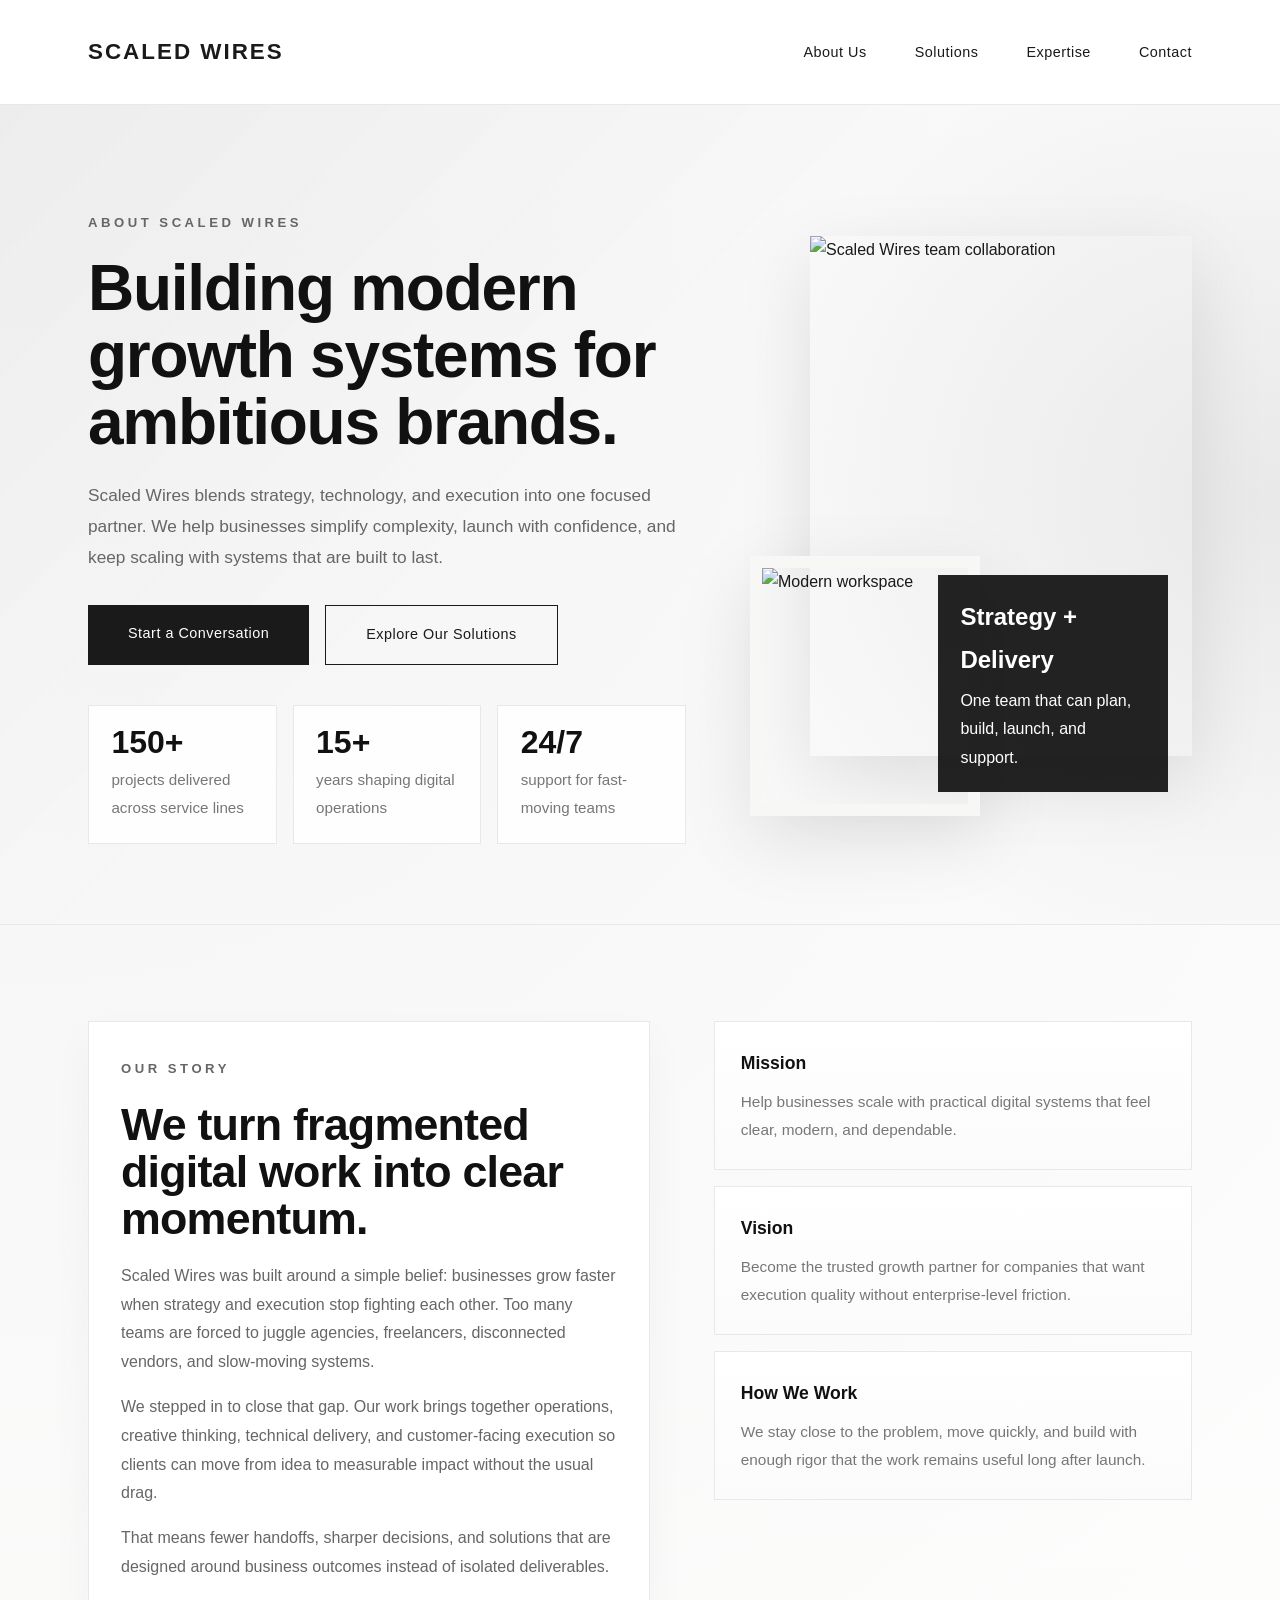
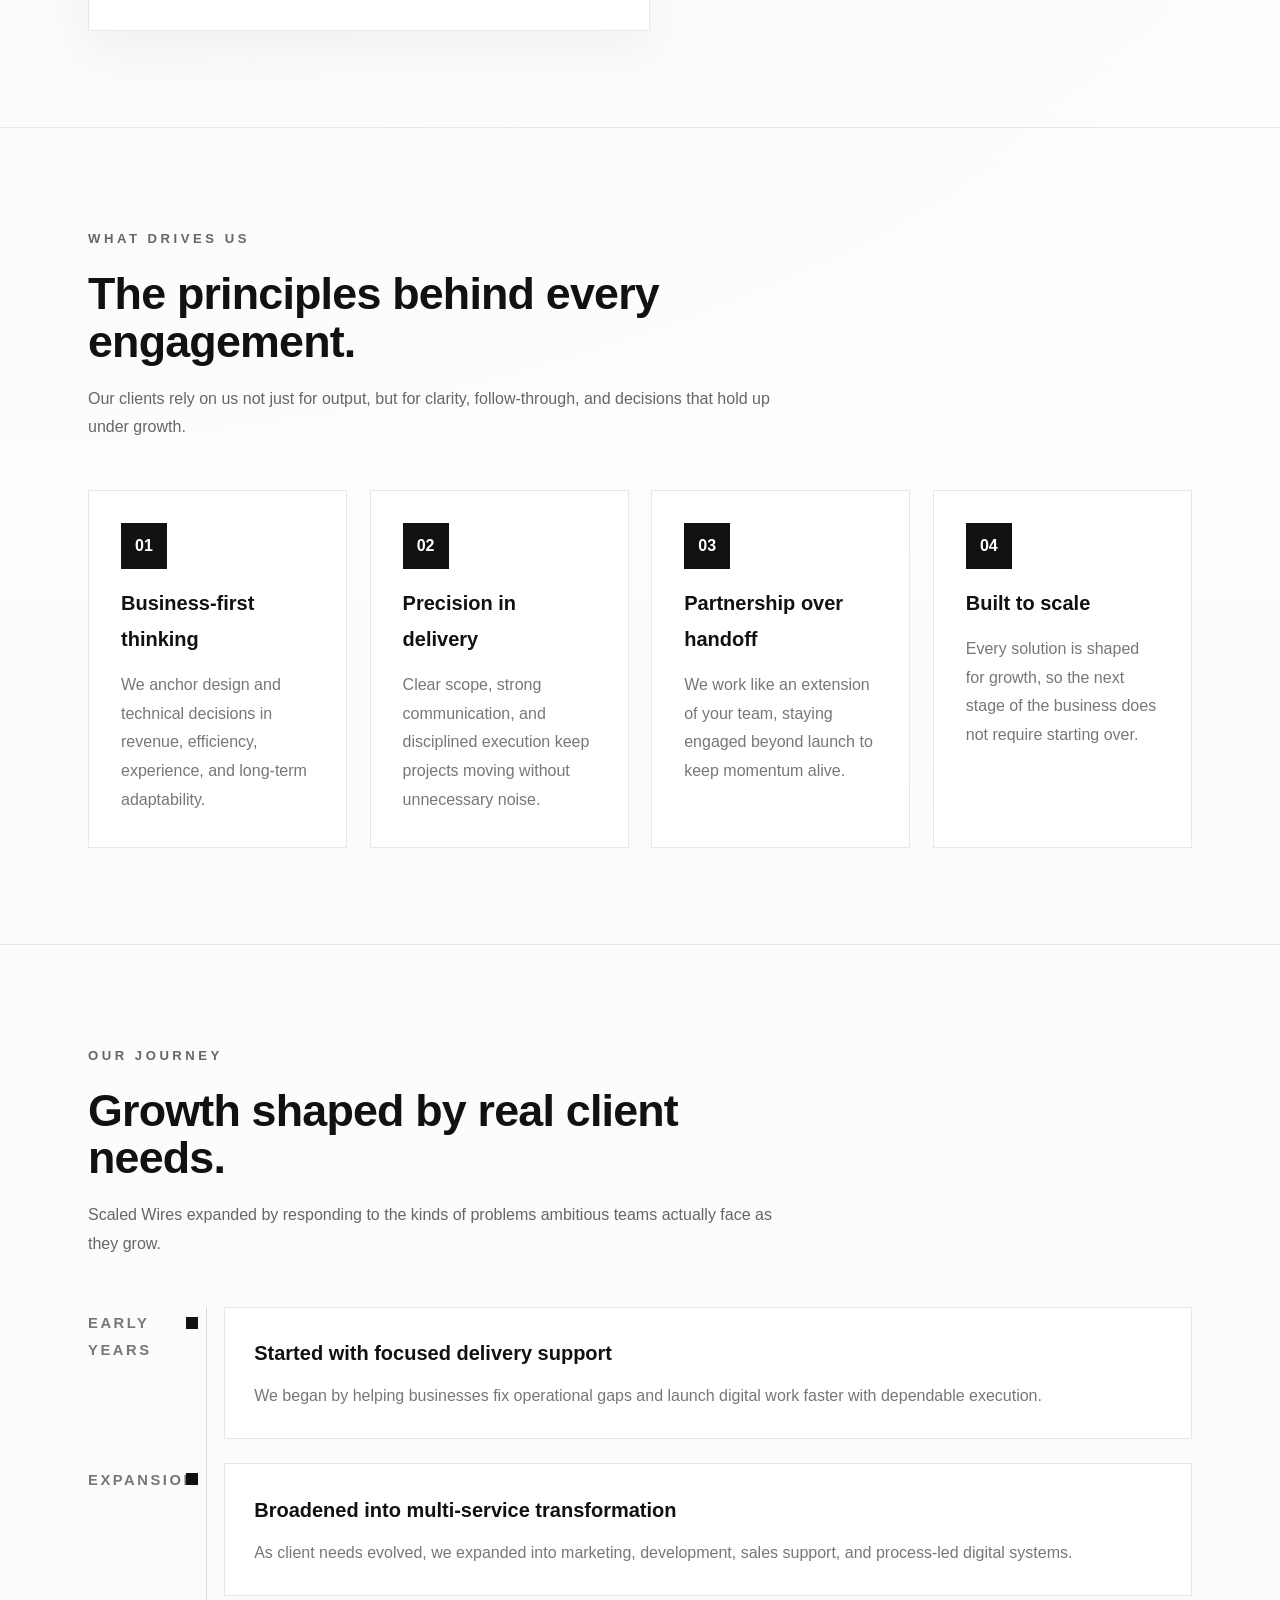
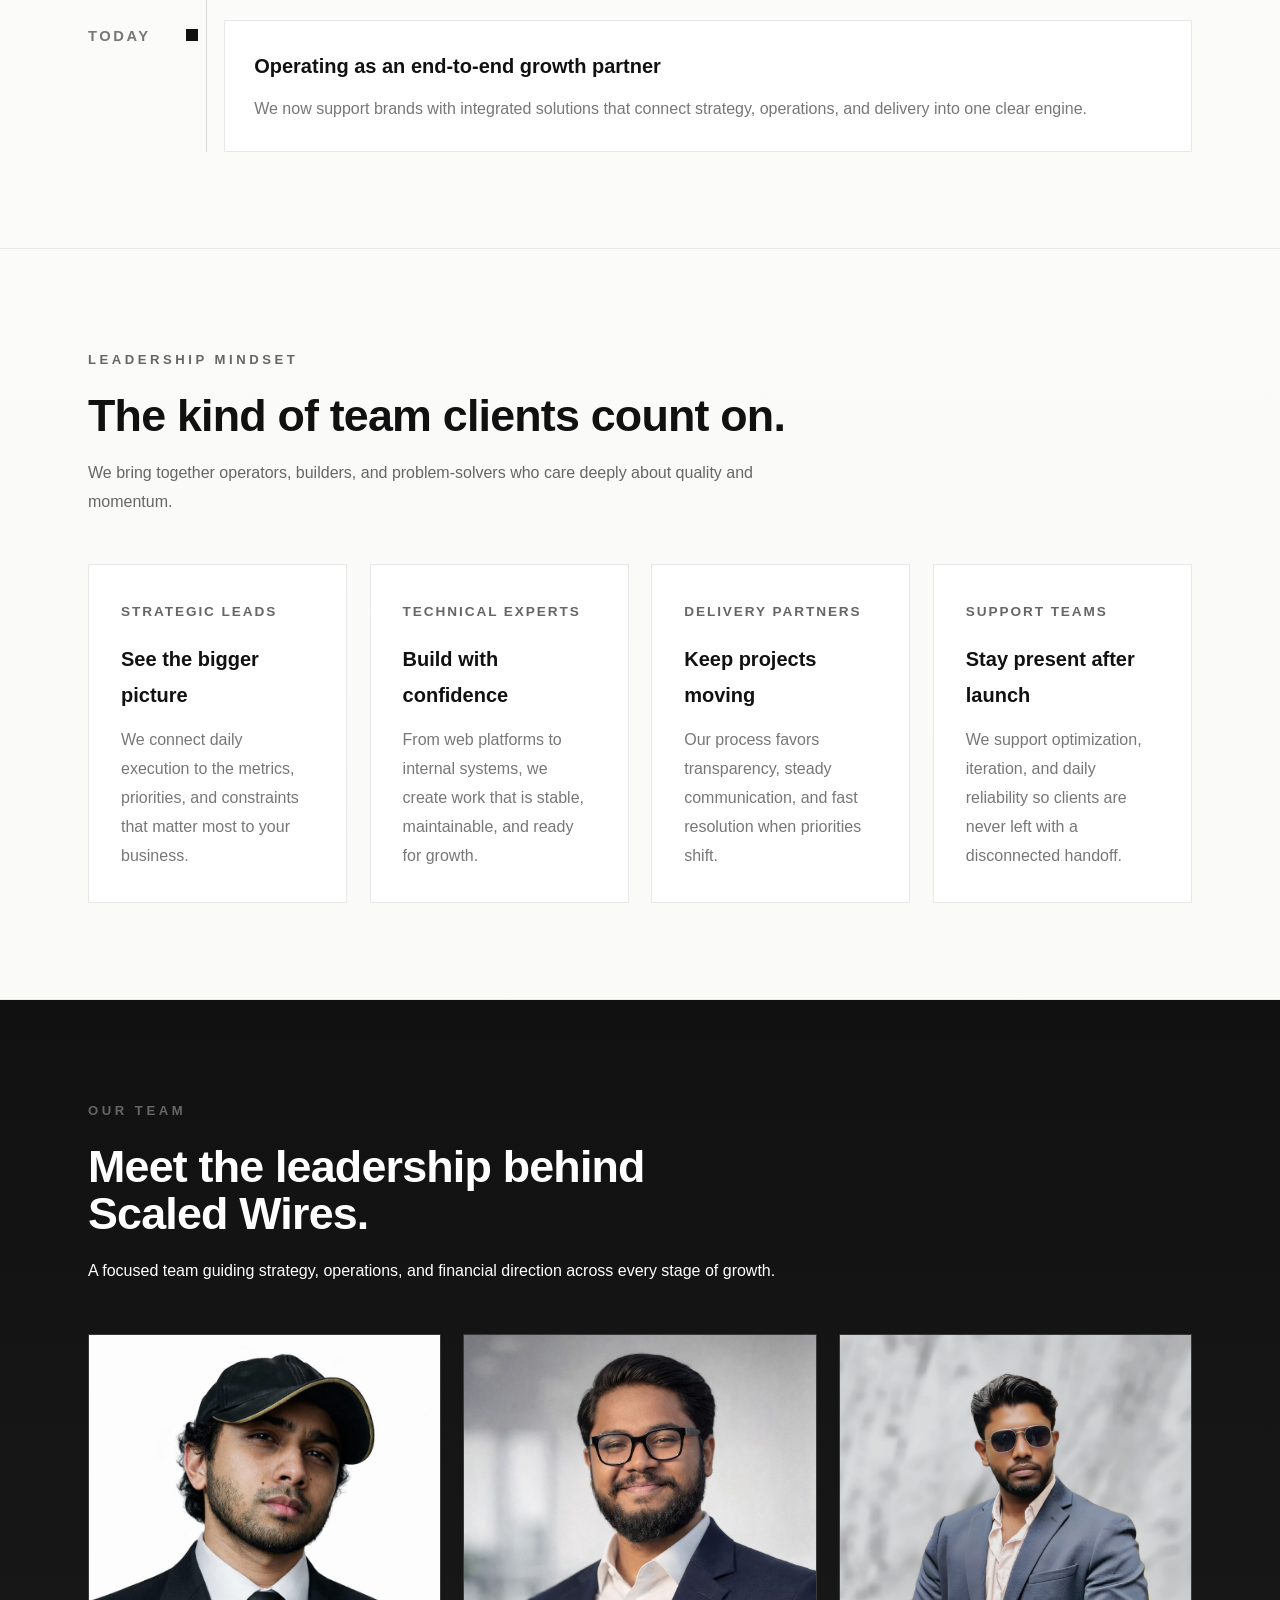
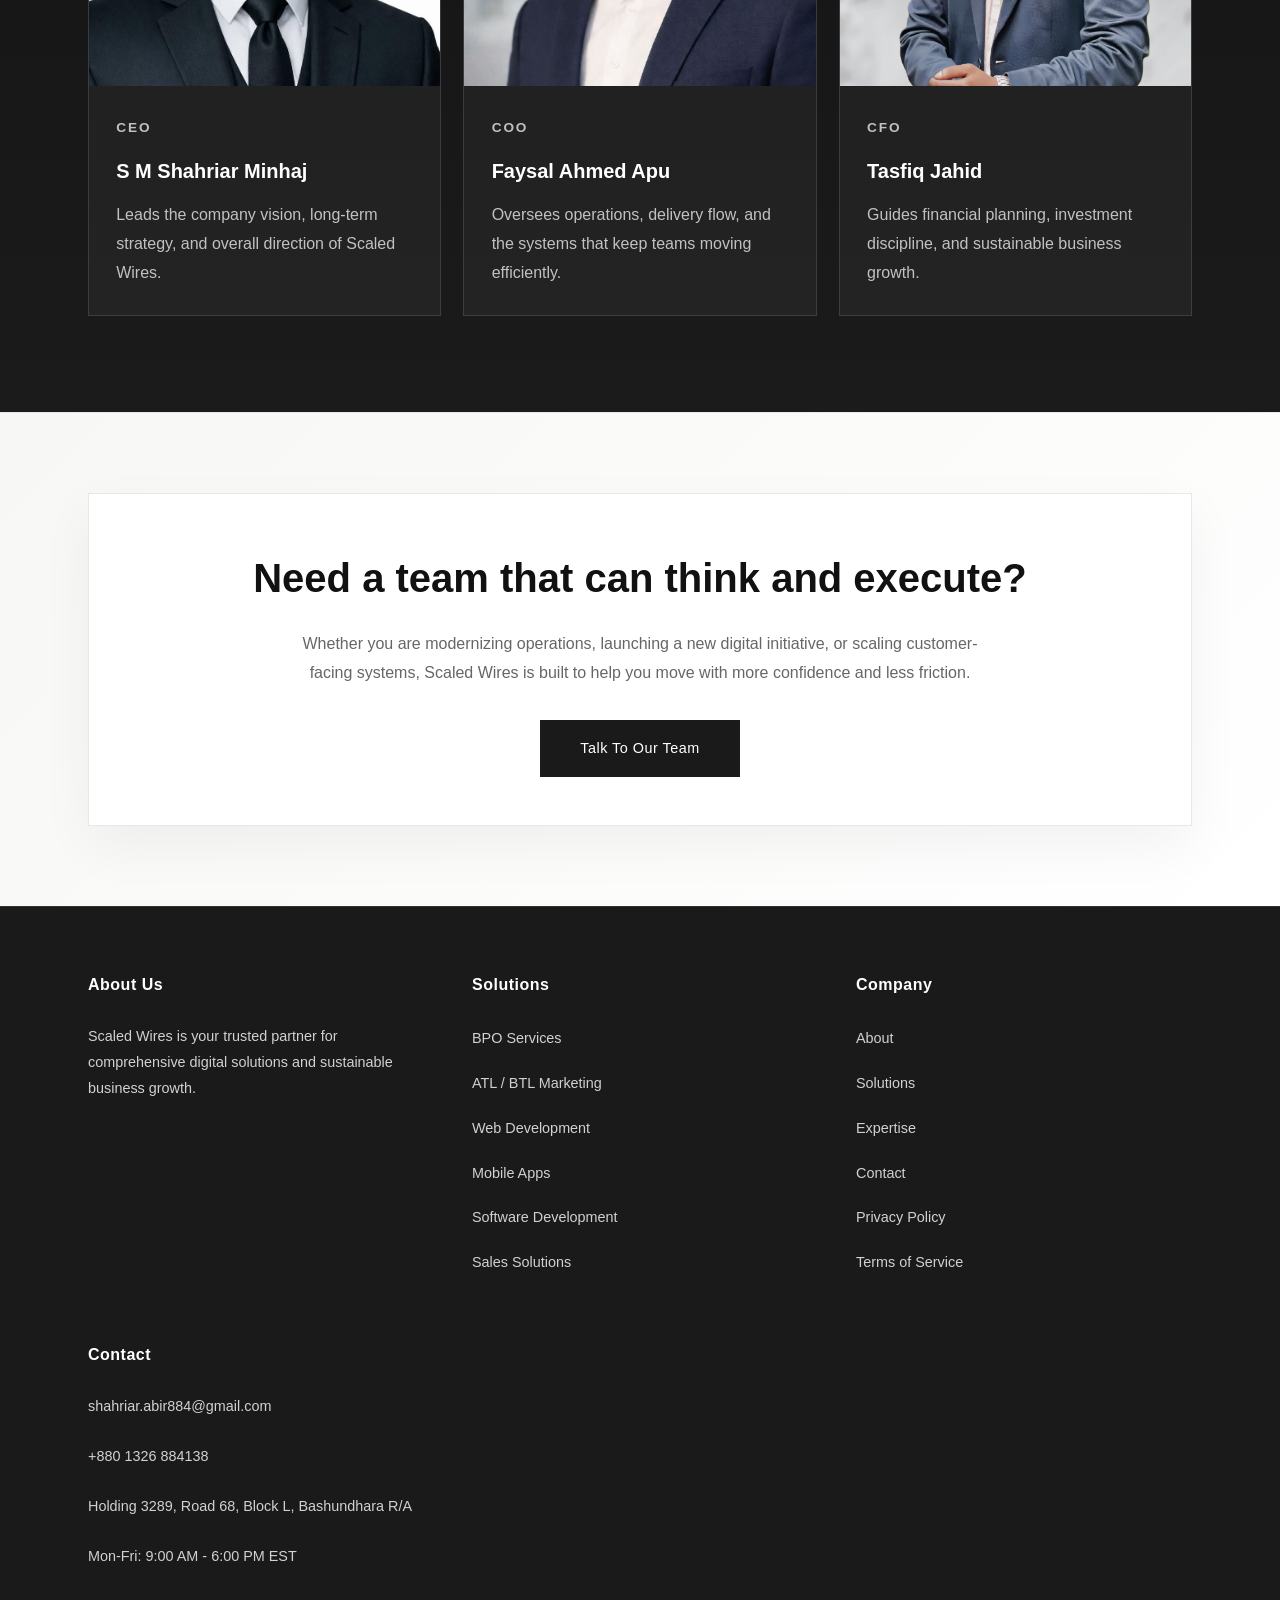
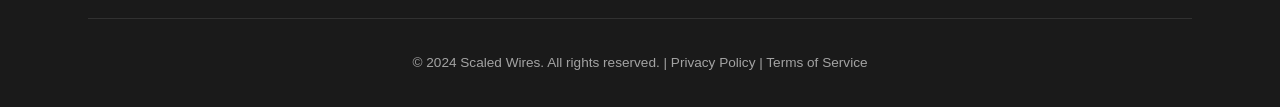
==== about.html @ ce0a6ad6 "Initial website upload" ====
<!DOCTYPE html>
<html lang="en">
<head>
    <meta charset="UTF-8">
    <meta name="viewport" content="width=device-width, initial-scale=1.0">
    <title>About Us - Scaled Wires</title>
    <link rel="stylesheet" href="styles.css">
    <style>
        .about-page {
            background:
                radial-gradient(circle at top left, rgba(26, 26, 26, 0.05), transparent 32%),
                linear-gradient(180deg, #ffffff 0%, #f7f7f5 100%);
        }

        .about-hero {
            margin-top: 80px;
            padding: 8rem 0 5rem;
            border-bottom: 1px solid #e8e8e8;
            position: relative;
            overflow: hidden;
        }

        .about-hero::before {
            content: "";
            position: absolute;
            inset: 0;
            background:
                linear-gradient(135deg, rgba(26, 26, 26, 0.03), transparent 45%),
                radial-gradient(circle at right center, rgba(26, 26, 26, 0.08), transparent 38%);
            pointer-events: none;
        }

        .about-hero-grid {
            display: grid;
            grid-template-columns: minmax(0, 1.15fr) minmax(320px, 0.85fr);
            gap: 4rem;
            align-items: center;
            position: relative;
            z-index: 1;
        }

        .eyebrow {
            display: inline-block;
            margin-bottom: 1.25rem;
            font-size: 0.82rem;
            font-weight: 700;
            letter-spacing: 0.22rem;
            text-transform: uppercase;
            color: #666;
        }

        .about-hero-copy h1 {
            font-size: 4rem;
            line-height: 1.05;
            letter-spacing: -0.08rem;
            margin-bottom: 1.5rem;
            color: #111;
        }

        .about-hero-copy p {
            max-width: 640px;
            font-size: 1.08rem;
            color: #666;
            margin-bottom: 2rem;
        }

        .about-hero-actions {
            display: flex;
            gap: 1rem;
            flex-wrap: wrap;
            margin-bottom: 2.5rem;
        }

        .mini-stats {
            display: grid;
            grid-template-columns: repeat(3, minmax(0, 1fr));
            gap: 1rem;
            max-width: 650px;
        }

        .mini-stat {
            padding: 1.25rem 1.4rem;
            background: rgba(255, 255, 255, 0.85);
            border: 1px solid #e8e8e8;
            backdrop-filter: blur(8px);
        }

        .mini-stat strong {
            display: block;
            font-size: 2rem;
            line-height: 1;
            color: #111;
            margin-bottom: 0.45rem;
        }

        .mini-stat span {
            color: #777;
            font-size: 0.95rem;
        }

        .about-hero-visual {
            position: relative;
            min-height: 580px;
        }

        .hero-card-main,
        .hero-card-accent {
            position: absolute;
            overflow: hidden;
            box-shadow: 0 24px 70px rgba(0, 0, 0, 0.1);
        }

        .hero-card-main {
            inset: 0 0 60px 60px;
        }

        .hero-card-main img,
        .hero-card-accent img {
            width: 100%;
            height: 100%;
            object-fit: cover;
            display: block;
        }

        .hero-card-accent {
            width: 230px;
            height: 260px;
            left: 0;
            bottom: 0;
            border: 12px solid #f7f7f5;
        }

        .hero-note {
            position: absolute;
            right: 24px;
            bottom: 24px;
            padding: 1.2rem 1.4rem;
            max-width: 230px;
            background: rgba(17, 17, 17, 0.92);
            color: #fff;
        }

        .hero-note strong {
            display: block;
            font-size: 1.5rem;
            margin-bottom: 0.35rem;
        }

        .story-section,
        .values-section,
        .timeline-section,
        .leadership-section,
        .team-section {
            padding: 6rem 0;
            border-bottom: 1px solid #e8e8e8;
        }

        .story-layout {
            display: grid;
            grid-template-columns: minmax(0, 1fr) minmax(320px, 0.85fr);
            gap: 4rem;
            align-items: start;
        }

        .story-panel {
            padding: 2rem;
            background: #fff;
            border: 1px solid #e8e8e8;
            box-shadow: 0 18px 40px rgba(0, 0, 0, 0.04);
        }

        .story-panel h2,
        .section-heading h2 {
            font-size: 2.8rem;
            line-height: 1.05;
            letter-spacing: -0.05rem;
            margin-bottom: 1.25rem;
            color: #111;
        }

        .story-panel p,
        .section-heading p {
            color: #666;
            margin-bottom: 1rem;
        }

        .story-aside {
            display: grid;
            gap: 1rem;
        }

        .aside-card {
            padding: 1.6rem;
            border: 1px solid #e8e8e8;
            background: linear-gradient(180deg, #ffffff 0%, #fbfbfb 100%);
        }

        .aside-card strong {
            display: block;
            margin-bottom: 0.55rem;
            color: #111;
            font-size: 1.1rem;
        }

        .aside-card p {
            color: #777;
            margin: 0;
            font-size: 0.96rem;
        }

        .section-heading {
            max-width: 700px;
            margin-bottom: 3rem;
        }

        .values-grid,
        .leaders-grid,
        .team-grid {
            display: grid;
            grid-template-columns: repeat(4, minmax(0, 1fr));
            gap: 1.4rem;
        }

        .value-card,
        .leader-card,
        .team-card {
            padding: 2rem;
            background: #fff;
            border: 1px solid #e8e8e8;
            transition: transform 0.3s ease, box-shadow 0.3s ease, border-color 0.3s ease;
        }

        .value-card:hover,
        .leader-card:hover,
        .team-card:hover {
            transform: translateY(-6px);
            box-shadow: 0 18px 36px rgba(0, 0, 0, 0.07);
            border-color: #1a1a1a;
        }

        .value-number {
            display: inline-flex;
            align-items: center;
            justify-content: center;
            width: 46px;
            height: 46px;
            margin-bottom: 1rem;
            background: #111;
            color: #fff;
            font-weight: 700;
        }

        .value-card h3,
        .leader-card h3,
        .team-card h3 {
            font-size: 1.25rem;
            margin-bottom: 0.85rem;
            color: #111;
        }

        .value-card p,
        .leader-card p,
        .team-card p {
            color: #777;
            margin: 0;
        }

        .timeline {
            position: relative;
            display: grid;
            gap: 1.5rem;
        }

        .timeline::before {
            content: "";
            position: absolute;
            left: 118px;
            top: 0;
            bottom: 0;
            width: 1px;
            background: #d8d8d8;
        }

        .timeline-item {
            position: relative;
            display: grid;
            grid-template-columns: 90px 1fr;
            gap: 2rem;
            align-items: start;
        }

        .timeline-year {
            position: relative;
            padding-top: 0.2rem;
            font-size: 0.92rem;
            font-weight: 700;
            letter-spacing: 0.16rem;
            color: #777;
            text-transform: uppercase;
        }

        .timeline-year::after {
            content: "";
            position: absolute;
            top: 0.6rem;
            left: 98px;
            width: 12px;
            height: 12px;
            background: #111;
        }

        .timeline-card {
            padding: 1.7rem 1.8rem;
            background: #fff;
            border: 1px solid #e8e8e8;
            margin-left: 0.9rem;
        }

        .timeline-card h3 {
            font-size: 1.25rem;
            margin-bottom: 0.7rem;
            color: #111;
        }

        .timeline-card p {
            color: #777;
            margin: 0;
        }

        .leader-role {
            display: inline-block;
            margin-bottom: 1rem;
            color: #666;
            font-size: 0.85rem;
            font-weight: 700;
            letter-spacing: 0.12rem;
            text-transform: uppercase;
        }

        .team-section {
            background: linear-gradient(180deg, #111111 0%, #1b1b1b 100%);
            color: #fff;
        }

        .team-section .section-heading h2,
        .team-section .section-heading p {
            color: #fff;
        }

        .team-grid {
            grid-template-columns: repeat(3, minmax(0, 1fr));
        }

        .team-card {
            padding: 0;
            overflow: hidden;
            background: rgba(255, 255, 255, 0.04);
            border-color: rgba(255, 255, 255, 0.12);
        }

        .team-card:hover {
            border-color: rgba(255, 255, 255, 0.28);
        }

        .team-photo {
            aspect-ratio: 1 / 1;
            overflow: hidden;
            background: #222;
        }

        .team-photo img {
            width: 100%;
            height: 100%;
            object-fit: cover;
            object-position: center;
            display: block;
            transition: transform 0.35s ease;
        }

        .team-photo img.team-photo-ceo {
            object-position: center 22%;
        }

        .team-card:hover .team-photo img {
            transform: scale(1.04);
        }

        .team-content {
            padding: 1.7rem;
        }

        .team-role {
            display: inline-block;
            margin-bottom: 0.8rem;
            color: rgba(255, 255, 255, 0.72);
            font-size: 0.85rem;
            font-weight: 700;
            letter-spacing: 0.12rem;
            text-transform: uppercase;
        }

        .team-card h3 {
            color: #fff;
            margin-bottom: 0.75rem;
        }

        .team-card p {
            color: rgba(255, 255, 255, 0.72);
        }

        .about-cta {
            padding: 5rem 0;
            background: linear-gradient(135deg, #f7f7f5 0%, #ffffff 100%);
            text-align: center;
        }

        .about-cta-box {
            padding: 3rem;
            background: #fff;
            border: 1px solid #e8e8e8;
            box-shadow: 0 20px 50px rgba(0, 0, 0, 0.05);
        }

        .about-cta-box h2 {
            font-size: 2.5rem;
            margin-bottom: 1rem;
            color: #111;
        }

        .about-cta-box p {
            max-width: 680px;
            margin: 0 auto 2rem;
            color: #666;
        }

        @media (max-width: 1100px) {
            .about-hero-grid,
            .story-layout,
            .values-grid,
            .leaders-grid,
            .team-grid {
                grid-template-columns: repeat(2, minmax(0, 1fr));
            }

            .about-hero-grid,
            .story-layout {
                grid-template-columns: 1fr;
            }

            .about-hero-copy h1 {
                font-size: 3.2rem;
            }

            .about-hero-visual {
                min-height: 500px;
            }
        }

        @media (max-width: 768px) {
            .about-hero {
                padding: 6.5rem 0 4rem;
            }

            .about-hero-copy h1,
            .story-panel h2,
            .section-heading h2,
            .about-cta-box h2 {
                font-size: 2.3rem;
            }

            .mini-stats,
            .values-grid,
            .leaders-grid,
            .team-grid {
                grid-template-columns: 1fr;
            }

            .about-hero-visual {
                min-height: 420px;
            }

            .hero-card-main {
                inset: 0 0 40px 40px;
            }

            .hero-card-accent {
                width: 170px;
                height: 190px;
            }

            .timeline::before {
                left: 78px;
            }

            .timeline-item {
                grid-template-columns: 60px 1fr;
                gap: 1.2rem;
            }

            .timeline-year::after {
                left: 68px;
            }

            .timeline-card {
                margin-left: 0.5rem;
            }
        }

        @media (max-width: 600px) {
            .about-hero {
                margin-top: 120px;
                padding-top: 3.5rem;
            }

            .about-hero-copy h1,
            .story-panel h2,
            .section-heading h2,
            .about-cta-box h2 {
                font-size: 1.95rem;
            }

            .story-section,
            .values-section,
            .timeline-section,
            .leadership-section,
            .team-section {
                padding: 4rem 0;
            }

            .story-panel,
            .value-card,
            .leader-card,
            .team-card,
            .about-cta-box {
                padding: 1.5rem;
            }

            .team-card {
                padding: 0;
            }

            .team-content {
                padding: 1.35rem;
            }

            .about-hero-visual {
                min-height: 360px;
            }

            .hero-card-main {
                inset: 0 0 32px 24px;
            }

            .hero-card-accent {
                width: 130px;
                height: 150px;
                border-width: 8px;
            }

            .hero-note {
                right: 12px;
                bottom: 12px;
                padding: 0.9rem 1rem;
                max-width: 180px;
            }

            .timeline::before {
                display: none;
            }

            .timeline-item {
                grid-template-columns: 1fr;
                gap: 0.8rem;
            }

            .timeline-year::after {
                display: none;
            }

            .timeline-card {
                margin-left: 0;
            }

            .about-hero-actions {
                flex-direction: column;
                align-items: stretch;
            }
        }
    </style>
</head>
<body class="about-page">
    <header>
        <div class="container">
            <nav>
                <div class="logo"><a href="index.html" style="text-decoration: none; color: inherit;">SCALED WIRES</a></div>
                <ul class="nav-links">
                    <li><a href="about.html">About Us</a></li>
                    <li><a href="solutions.html">Solutions</a></li>
                    <li><a href="expertise.html">Expertise</a></li>
                    <li><a href="contact.html" class="btn-cta">Contact</a></li>
                </ul>
            </nav>
        </div>
    </header>

    <section class="about-hero">
        <div class="container">
            <div class="about-hero-grid">
                <div class="about-hero-copy scroll-animation">
                    <span class="eyebrow">About Scaled Wires</span>
                    <h1>Building modern growth systems for ambitious brands.</h1>
                    <p>Scaled Wires blends strategy, technology, and execution into one focused partner. We help businesses simplify complexity, launch with confidence, and keep scaling with systems that are built to last.</p>
                    <div class="about-hero-actions">
                        <a class="btn btn-primary" href="contact.html">Start a Conversation</a>
                        <a class="btn btn-secondary" href="solutions.html">Explore Our Solutions</a>
                    </div>
                    <div class="mini-stats">
                        <div class="mini-stat">
                            <strong>150+</strong>
                            <span>projects delivered across service lines</span>
                        </div>
                        <div class="mini-stat">
                            <strong>15+</strong>
                            <span>years shaping digital operations</span>
                        </div>
                        <div class="mini-stat">
                            <strong>24/7</strong>
                            <span>support for fast-moving teams</span>
                        </div>
                    </div>
                </div>
                <div class="about-hero-visual scroll-animation">
                    <div class="hero-card-main">
                        <img src="https://images.unsplash.com/photo-1552664730-d307ca884978?w=900&h=1100&fit=crop" alt="Scaled Wires team collaboration">
                    </div>
                    <div class="hero-card-accent">
                        <img src="https://images.unsplash.com/photo-1519389950473-47ba0277781c?w=500&h=600&fit=crop" alt="Modern workspace">
                    </div>
                    <div class="hero-note">
                        <strong>Strategy + Delivery</strong>
                        <span>One team that can plan, build, launch, and support.</span>
                    </div>
                </div>
            </div>
        </div>
    </section>

    <section class="story-section">
        <div class="container">
            <div class="story-layout">
                <div class="story-panel scroll-animation">
                    <span class="eyebrow">Our Story</span>
                    <h2>We turn fragmented digital work into clear momentum.</h2>
                    <p>Scaled Wires was built around a simple belief: businesses grow faster when strategy and execution stop fighting each other. Too many teams are forced to juggle agencies, freelancers, disconnected vendors, and slow-moving systems.</p>
                    <p>We stepped in to close that gap. Our work brings together operations, creative thinking, technical delivery, and customer-facing execution so clients can move from idea to measurable impact without the usual drag.</p>
                    <p>That means fewer handoffs, sharper decisions, and solutions that are designed around business outcomes instead of isolated deliverables.</p>
                </div>
                <div class="story-aside scroll-animation">
                    <div class="aside-card">
                        <strong>Mission</strong>
                        <p>Help businesses scale with practical digital systems that feel clear, modern, and dependable.</p>
                    </div>
                    <div class="aside-card">
                        <strong>Vision</strong>
                        <p>Become the trusted growth partner for companies that want execution quality without enterprise-level friction.</p>
                    </div>
                    <div class="aside-card">
                        <strong>How We Work</strong>
                        <p>We stay close to the problem, move quickly, and build with enough rigor that the work remains useful long after launch.</p>
                    </div>
                </div>
            </div>
        </div>
    </section>

    <section class="values-section">
        <div class="container">
            <div class="section-heading scroll-animation">
                <span class="eyebrow">What Drives Us</span>
                <h2>The principles behind every engagement.</h2>
                <p>Our clients rely on us not just for output, but for clarity, follow-through, and decisions that hold up under growth.</p>
            </div>
            <div class="values-grid">
                <div class="value-card scroll-animation">
                    <span class="value-number">01</span>
                    <h3>Business-first thinking</h3>
                    <p>We anchor design and technical decisions in revenue, efficiency, experience, and long-term adaptability.</p>
                </div>
                <div class="value-card scroll-animation">
                    <span class="value-number">02</span>
                    <h3>Precision in delivery</h3>
                    <p>Clear scope, strong communication, and disciplined execution keep projects moving without unnecessary noise.</p>
                </div>
                <div class="value-card scroll-animation">
                    <span class="value-number">03</span>
                    <h3>Partnership over handoff</h3>
                    <p>We work like an extension of your team, staying engaged beyond launch to keep momentum alive.</p>
                </div>
                <div class="value-card scroll-animation">
                    <span class="value-number">04</span>
                    <h3>Built to scale</h3>
                    <p>Every solution is shaped for growth, so the next stage of the business does not require starting over.</p>
                </div>
            </div>
        </div>
    </section>

    <section class="timeline-section">
        <div class="container">
            <div class="section-heading scroll-animation">
                <span class="eyebrow">Our Journey</span>
                <h2>Growth shaped by real client needs.</h2>
                <p>Scaled Wires expanded by responding to the kinds of problems ambitious teams actually face as they grow.</p>
            </div>
            <div class="timeline">
                <div class="timeline-item scroll-animation">
                    <div class="timeline-year">Early Years</div>
                    <div class="timeline-card">
                        <h3>Started with focused delivery support</h3>
                        <p>We began by helping businesses fix operational gaps and launch digital work faster with dependable execution.</p>
                    </div>
                </div>
                <div class="timeline-item scroll-animation">
                    <div class="timeline-year">Expansion</div>
                    <div class="timeline-card">
                        <h3>Broadened into multi-service transformation</h3>
                        <p>As client needs evolved, we expanded into marketing, development, sales support, and process-led digital systems.</p>
                    </div>
                </div>
                <div class="timeline-item scroll-animation">
                    <div class="timeline-year">Today</div>
                    <div class="timeline-card">
                        <h3>Operating as an end-to-end growth partner</h3>
                        <p>We now support brands with integrated solutions that connect strategy, operations, and delivery into one clear engine.</p>
                    </div>
                </div>
            </div>
        </div>
    </section>

    <section class="leadership-section">
        <div class="container">
            <div class="section-heading scroll-animation">
                <span class="eyebrow">Leadership Mindset</span>
                <h2>The kind of team clients count on.</h2>
                <p>We bring together operators, builders, and problem-solvers who care deeply about quality and momentum.</p>
            </div>
            <div class="leaders-grid">
                <div class="leader-card scroll-animation">
                    <span class="leader-role">Strategic Leads</span>
                    <h3>See the bigger picture</h3>
                    <p>We connect daily execution to the metrics, priorities, and constraints that matter most to your business.</p>
                </div>
                <div class="leader-card scroll-animation">
                    <span class="leader-role">Technical Experts</span>
                    <h3>Build with confidence</h3>
                    <p>From web platforms to internal systems, we create work that is stable, maintainable, and ready for growth.</p>
                </div>
                <div class="leader-card scroll-animation">
                    <span class="leader-role">Delivery Partners</span>
                    <h3>Keep projects moving</h3>
                    <p>Our process favors transparency, steady communication, and fast resolution when priorities shift.</p>
                </div>
                <div class="leader-card scroll-animation">
                    <span class="leader-role">Support Teams</span>
                    <h3>Stay present after launch</h3>
                    <p>We support optimization, iteration, and daily reliability so clients are never left with a disconnected handoff.</p>
                </div>
            </div>
        </div>
    </section>

    <section class="team-section">
        <div class="container">
            <div class="section-heading scroll-animation">
                <span class="eyebrow">Our Team</span>
                <h2>Meet the leadership behind Scaled Wires.</h2>
                <p>A focused team guiding strategy, operations, and financial direction across every stage of growth.</p>
            </div>
            <div class="team-grid">
                <div class="team-card scroll-animation">
                    <div class="team-photo">
                        <img class="team-photo-ceo" src="photos/S M Shahriar Minhaj — CEO.jpeg" alt="S M Shahriar Minhaj, CEO">
                    </div>
                    <div class="team-content">
                        <span class="team-role">CEO</span>
                        <h3>S M Shahriar Minhaj</h3>
                        <p>Leads the company vision, long-term strategy, and overall direction of Scaled Wires.</p>
                    </div>
                </div>
                <div class="team-card scroll-animation">
                    <div class="team-photo">
                        <img src="photos/Faysal Ahmed Apu — COO.jpeg" alt="Faysal Ahmed Apu, COO">
                    </div>
                    <div class="team-content">
                        <span class="team-role">COO</span>
                        <h3>Faysal Ahmed Apu</h3>
                        <p>Oversees operations, delivery flow, and the systems that keep teams moving efficiently.</p>
                    </div>
                </div>
                <div class="team-card scroll-animation">
                    <div class="team-photo">
                        <img src="photos/Tasfiq Jahid — CFO.png" alt="Tasfiq Jahid, CFO">
                    </div>
                    <div class="team-content">
                        <span class="team-role">CFO</span>
                        <h3>Tasfiq Jahid</h3>
                        <p>Guides financial planning, investment discipline, and sustainable business growth.</p>
                    </div>
                </div>
            </div>
        </div>
    </section>

    <section class="about-cta">
        <div class="container">
            <div class="about-cta-box scroll-animation">
                <h2>Need a team that can think and execute?</h2>
                <p>Whether you are modernizing operations, launching a new digital initiative, or scaling customer-facing systems, Scaled Wires is built to help you move with more confidence and less friction.</p>
                <a class="btn btn-primary" href="contact.html">Talk To Our Team</a>
            </div>
        </div>
    </section>

    <footer>
        <div class="container">
            <div class="footer-content">
                <div class="footer-section">
                    <h4>About Us</h4>
                    <p>Scaled Wires is your trusted partner for comprehensive digital solutions and sustainable business growth.</p>
                </div>

                <div class="footer-section">
                    <h4>Solutions</h4>
                    <ul>
                        <li><a href="solutions.html">BPO Services</a></li>
                        <li><a href="solutions.html">ATL / BTL Marketing</a></li>
                        <li><a href="solutions.html">Web Development</a></li>
                        <li><a href="solutions.html">Mobile Apps</a></li>
                        <li><a href="solutions.html">Software Development</a></li>
                        <li><a href="solutions.html">Sales Solutions</a></li>
                    </ul>
                </div>

                <div class="footer-section">
                    <h4>Company</h4>
                    <ul>
                        <li><a href="about.html">About</a></li>
                        <li><a href="solutions.html">Solutions</a></li>
                        <li><a href="expertise.html">Expertise</a></li>
                        <li><a href="contact.html">Contact</a></li>
                        <li><a href="#">Privacy Policy</a></li>
                        <li><a href="#">Terms of Service</a></li>
                    </ul>
                </div>

                <div class="footer-section">
                    <h4>Contact</h4>
                    <div class="footer-contact">
                        <p>shahriar.abir884@gmail.com</p>
                        <p>+880 1326 884138</p>
                        <p>Holding 3289, Road 68, Block L, Bashundhara R/A</p>
                        <p>Mon-Fri: 9:00 AM - 6:00 PM EST</p>
                    </div>
                </div>
            </div>

            <div class="footer-bottom">
                <p>&copy; 2024 Scaled Wires. All rights reserved. | <a href="#">Privacy Policy</a> | <a href="#">Terms of Service</a></p>
            </div>
        </div>
    </footer>

    <script>
        const observerOptions = {
            threshold: 0.1,
            rootMargin: "0px 0px -80px 0px"
        };

        const observer = new IntersectionObserver(function(entries) {
            entries.forEach(function(entry) {
                if (entry.isIntersecting) {
                    entry.target.classList.add("visible");
                    observer.unobserve(entry.target);
                }
            });
        }, observerOptions);

        document.querySelectorAll(".scroll-animation").forEach(function(el) {
            observer.observe(el);
        });
    </script>
</body>
</html>
---- styles.css ----
* {
    margin: 0;
    padding: 0;
    box-sizing: border-box;
}

:root {
    --primary-color: #1a1a1a;
    --secondary-color: #2d2d2d;
    --accent-color: #666;
    --text-dark: #1a1a1a;
    --text-light: #777;
    --text-lighter: #999;
    --bg-white: #ffffff;
    --bg-light: #f9f9f9;
    --border-color: #e8e8e8;
}

html {
    scroll-behavior: smooth;
}

body {
    font-family: -apple-system, BlinkMacSystemFont, 'Segoe UI', 'Roboto', 'Oxygen', 'Ubuntu', 'Cantarell', 'Fira Sans', 'Droid Sans', 'Helvetica Neue', sans-serif;
    line-height: 1.8;
    color: var(--text-dark);
    overflow-x: hidden;
    background: var(--bg-white);
    -webkit-font-smoothing: antialiased;
    -moz-osx-font-smoothing: grayscale;
}

/* Header & Navigation */
header {
    background: var(--bg-white);
    color: var(--text-dark);
    padding: 2rem 0;
    position: fixed;
    top: 0;
    width: 100%;
    z-index: 1000;
    border-bottom: 1px solid var(--border-color);
}

.container {
    max-width: 1200px;
    margin: 0 auto;
    padding: 0 3rem;
}

nav {
    display: flex;
    justify-content: space-between;
    align-items: center;
}

.logo {
    font-size: 1.4rem;
    font-weight: 700;
    letter-spacing: 2px;
    color: var(--primary-color);
    text-transform: uppercase;
}

.nav-links {
    display: flex;
    list-style: none;
    gap: 3rem;
}

.nav-links a {
    color: var(--primary-color);
    text-decoration: none;
    font-size: 0.9rem;
    transition: all 0.3s ease;
    font-weight: 400;
    position: relative;
    letter-spacing: 0.5px;
}

.nav-links a::after {
    content: '';
    position: absolute;
    bottom: -5px;
    left: 0;
    width: 0;
    height: 1px;
    background: var(--primary-color);
    transition: width 0.3s ease;
}

.nav-links a:hover::after {
    width: 100%;
}

.nav-links .btn-cta {
    background: transparent;
    color: var(--primary-color);
    padding: 0;
    border-radius: 0;
    transition: all 0.3s ease;
    border: none;
}

/* Hero Section with Video Background */
.hero {
    background: var(--bg-white);
    color: var(--primary-color);
    padding: 10rem 0 6rem;
    margin-top: 80px;
    position: relative;
    overflow: hidden;
    border-bottom: 1px solid var(--border-color);
}

.hero::before {
    content: '';
    position: absolute;
    top: 0;
    left: 0;
    right: 0;
    bottom: 0;
    background: url('data:image/svg+xml,<svg xmlns="http://www.w3.org/2000/svg" viewBox="0 0 1200 600"><defs><pattern id="grid" width="40" height="40" patternUnits="userSpaceOnUse"><path d="M 40 0 L 0 0 0 40" fill="none" stroke="rgba(0,0,0,0.01)" stroke-width="1"/></pattern></defs><rect width="1200" height="600" fill="url(%23grid)"/></svg>');
    opacity: 0.5;
}

.hero-content {
    display: grid;
    grid-template-columns: 1fr 1fr;
    gap: 4rem;
    align-items: center;
    position: relative;
    z-index: 2;
}

.hero-text h1 {
    font-size: 3.5rem;
    font-weight: 700;
    margin-bottom: 2rem;
    line-height: 1.2;
    letter-spacing: -0.5px;
}

.hero-text p {
    font-size: 1.1rem;
    margin-bottom: 2.5rem;
    opacity: 1;
    color: var(--text-light);
    line-height: 1.8;
    font-weight: 400;
}

.hero-buttons {
    display: flex;
    gap: 2rem;
    justify-content: flex-start;
}

.btn {
    padding: 1rem 2.5rem;
    font-size: 0.9rem;
    border: none;
    border-radius: 0;
    cursor: pointer;
    transition: all 0.3s ease;
    font-weight: 400;
    text-decoration: none;
    display: inline-block;
    letter-spacing: 0.5px;
}

.btn-primary {
    background: var(--primary-color);
    color: var(--bg-white);
    box-shadow: none;
}

.btn-primary:hover {
    background: var(--secondary-color);
    transform: none;
    box-shadow: none;
}

.btn-secondary {
    background: transparent;
    color: var(--primary-color);
    border: 1px solid var(--primary-color);
}

.btn-secondary:hover {
    background: var(--primary-color);
    color: var(--bg-white);
    transform: none;
}

/* 3D Image Showcase */
.hero-visual {
    display: flex;
    justify-content: center;
    align-items: center;
    perspective: 1000px;
}

.hero-image-container {
    position: relative;
    width: 100%;
    max-width: 450px;
    height: 450px;
    perspective: 1200px;
}

.hero-image {
    width: 100%;
    height: 100%;
    border-radius: 0;
    overflow: hidden;
    box-shadow: 0 10px 40px rgba(0, 0, 0, 0.1);
    animation: none;
    transform-style: preserve-3d;
}

.hero-image img {
    width: 100%;
    height: 100%;
    object-fit: cover;
    display: block;
}

/* Hero Arrows Animation */
.hero-arrows {
    position: absolute;
    top: 0;
    left: 0;
    width: 100%;
    height: 100%;
    pointer-events: none;
    z-index: 1;
}

.arrow {
    position: absolute;
    font-size: 4rem;
    color: rgba(26, 26, 26, 0.3);
    font-weight: 300;
    animation: float 6s ease-in-out infinite, pulse 3s ease-in-out infinite;
    transition: color 0.3s ease, text-shadow 0.3s ease;
    cursor: pointer;
}

.arrow:hover {
    color: #ffd700;
    text-shadow: 0 0 20px #ffd700, 0 0 40px #ffd700, 0 0 60px #ffd700;
    animation: none;
}

.arrow-1 {
    top: 20%;
    left: 10%;
    animation-delay: 0s;
    animation-duration: 8s;
}

.arrow-2 {
    top: 15%;
    right: 15%;
    animation-delay: 1s;
    animation-duration: 7s;
}

.arrow-3 {
    bottom: 25%;
    left: 20%;
    animation-delay: 2s;
    animation-duration: 9s;
}

.arrow-4 {
    bottom: 20%;
    right: 10%;
    animation-delay: 3s;
    animation-duration: 6s;
}

.arrow-5 {
    top: 40%;
    left: 5%;
    animation-delay: 4s;
    animation-duration: 10s;
}

.arrow-6 {
    top: 35%;
    right: 5%;
    animation-delay: 5s;
    animation-duration: 8s;
}

.arrow-7 {
    bottom: 40%;
    left: 15%;
    animation-delay: 6s;
    animation-duration: 7s;
}

.arrow-8 {
    bottom: 35%;
    right: 20%;
    animation-delay: 7s;
    animation-duration: 9s;
}

@keyframes float {
    0%, 100% {
        transform: translateY(0px) rotate(0deg);
        opacity: 0.3;
    }
    25% {
        transform: translateY(-20px) rotate(5deg);
        opacity: 0.5;
    }
    50% {
        transform: translateY(-10px) rotate(-5deg);
        opacity: 0.4;
    }
    75% {
        transform: translateY(-25px) rotate(3deg);
        opacity: 0.6;
    }
}

@keyframes pulse {
    0%, 100% {
        color: rgba(26, 26, 26, 0.3);
        text-shadow: 0 0 5px rgba(26, 26, 26, 0.1);
    }
    50% {
        color: #ffd700;
        text-shadow: 0 0 20px #ffd700, 0 0 40px #ffd700, 0 0 60px #ffd700;
    }
}

@keyframes float3d {
    0%, 100% {
        transform: translateY(0) rotateX(0deg);
    }
    50% {
        transform: translateY(-15px) rotateX(0deg);
    }
}

/* Services Section */
.services {
    padding: 8rem 0;
    background: var(--bg-white);
    position: relative;
    border-bottom: 1px solid var(--border-color);
}

.services::before {
    content: '';
    position: absolute;
    top: -100px;
    right: -100px;
    width: 400px;
    height: 400px;
    background: radial-gradient(circle, rgba(0, 0, 0, 0.02) 0%, transparent 70%);
    border-radius: 50%;
    pointer-events: none;
}

.section-title {
    text-align: center;
    font-size: 2.8rem;
    margin-bottom: 1.5rem;
    color: var(--primary-color);
    font-weight: 700;
    letter-spacing: -0.5px;
}

.section-subtitle {
    text-align: center;
    color: var(--text-light);
    margin-bottom: 4rem;
    font-size: 1.1rem;
    font-weight: 400;
}

.services-grid {
    display: grid;
    grid-template-columns: repeat(auto-fit, minmax(300px, 1fr));
    gap: 3rem;
}

.service-card {
    background: var(--bg-white);
    padding: 2.5rem;
    border-radius: 0;
    text-align: center;
    box-shadow: none;
    transition: all 0.3s ease;
    border: 1px solid var(--border-color);
    position: relative;
    overflow: hidden;
}

.service-card::before {
    content: '';
    position: absolute;
    top: 0;
    left: 0;
    right: 0;
    height: 2px;
    background: var(--primary-color);
    transform: scaleX(0);
    transform-origin: left;
    transition: transform 0.3s ease;
}

.service-card:hover::before {
    transform: scaleX(1);
}

.service-card:hover {
    transform: translateY(-8px);
    box-shadow: 0 15px 30px rgba(0, 0, 0, 0.08);
}

.service-icon {
    font-size: 3rem;
    margin-bottom: 1.5rem;
    height: 70px;
    display: flex;
    align-items: center;
    justify-content: center;
    width: 100%;
    animation: none;
}

@keyframes bounce {
    0%, 100% {
        transform: translateY(0);
    }
    50% {
        transform: translateY(-10px);
    }
}

.service-card h3 {
    font-size: 1.4rem;
    margin-bottom: 1rem;
    color: var(--primary-color);
    font-weight: 700;
}

.service-card p {
    color: var(--text-light);
    line-height: 1.8;
    font-weight: 400;
}

/* About Section with Image Gallery */
.about {
    padding: 8rem 0;
    background: var(--bg-white);
    border-bottom: 1px solid var(--border-color);
}

.about-content {
    display: grid;
    grid-template-columns: 1fr 1fr;
    gap: 4rem;
    align-items: center;
}

.about-text h2 {
    font-size: 2.8rem;
    margin-bottom: 2rem;
    color: var(--primary-color);
    font-weight: 700;
    letter-spacing: -0.5px;
}

.about-text p {
    color: var(--text-light);
    margin-bottom: 1.5rem;
    line-height: 1.9;
    font-size: 1rem;
    font-weight: 400;
}

.about-features {
    display: flex;
    flex-direction: column;
    gap: 2rem;
    margin-top: 2rem;
}

.feature {
    display: flex;
    gap: 1.5rem;
    align-items: flex-start;
}

.feature-icon {
    width: 50px;
    height: 50px;
    background: var(--primary-color);
    border-radius: 50%;
    display: flex;
    align-items: center;
    justify-content: center;
    color: var(--bg-white);
    font-weight: bold;
    font-size: 1.3rem;
    flex-shrink: 0;
    box-shadow: none;
}

.feature-text h4 {
    color: var(--primary-color);
    margin-bottom: 0.5rem;
    font-weight: 600;
}

.feature-text p {
    color: var(--text-light);
    font-size: 0.95rem;
    margin: 0;
}

/* Image Gallery */
.gallery {
    display: grid;
    grid-template-columns: repeat(2, 1fr);
    gap: 2rem;
}

.gallery-item {
    position: relative;
    overflow: hidden;
    border-radius: 0;
    height: 250px;
    box-shadow: 0 5px 20px rgba(0, 0, 0, 0.1);
    transition: transform 0.3s ease;
}

.gallery-item:hover {
    transform: scale(1.02);
}

.gallery-item img {
    width: 100%;
    height: 100%;
    object-fit: cover;
    transition: transform 0.3s ease;
}

.gallery-item:hover img {
    transform: scale(1.05);
}

/* Why Choose Us */
.why-choose {
    padding: 8rem 0;
    background: var(--bg-white);
    color: var(--primary-color);
    position: relative;
    overflow: hidden;
    border-bottom: 1px solid var(--border-color);
}

.why-choose::before {
    content: '';
    position: absolute;
    top: -50%;
    right: -20%;
    width: 600px;
    height: 600px;
    background: radial-gradient(circle, rgba(0, 0, 0, 0.02) 0%, transparent 70%);
    border-radius: 50%;
    pointer-events: none;
}

.why-grid {
    display: grid;
    grid-template-columns: repeat(auto-fit, minmax(280px, 1fr));
    gap: 2.5rem;
    margin-top: 4rem;
    position: relative;
    z-index: 2;
}

.why-item {
    background: var(--bg-white);
    padding: 2.5rem;
    border-radius: 0;
    backdrop-filter: none;
    border: 1px solid var(--border-color);
    transition: all 0.3s ease;
}

.why-item:hover {
    background: var(--bg-light);
    transform: translateY(-8px);
    border-color: var(--primary-color);
}

.why-item h3 {
    font-size: 1.3rem;
    margin-bottom: 1rem;
    color: var(--primary-color);
    font-weight: 600;
}

.why-item p {
    color: var(--text-light);
    font-weight: 400;
    line-height: 1.8;
}

.why-choose > .container > .section-title {
    color: var(--primary-color);
    position: relative;
    z-index: 2;
}

/* CTA Section */
.cta {
    padding: 6rem 0;
    background: var(--primary-color);
    color: var(--bg-white);
    text-align: center;
    position: relative;
    overflow: hidden;
}

.cta::before {
    content: '';
    position: absolute;
    top: -50%;
    left: -50%;
    width: 100%;
    height: 100%;
    background: radial-gradient(circle at 30% 70%, rgba(255, 255, 255, 0.05) 0%, transparent 50%);
    animation: none;
}

@keyframes shift {
    0%, 100% {
        transform: translate(0, 0);
    }
    50% {
        transform: translate(50px, 50px);
    }
}

.cta h2 {
    font-size: 2.8rem;
    margin-bottom: 1rem;
    font-weight: 700;
    position: relative;
    z-index: 2;
    letter-spacing: -0.5px;
}

.cta p {
    font-size: 1.1rem;
    margin-bottom: 2.5rem;
    opacity: 0.95;
    position: relative;
    z-index: 2;
    font-weight: 400;
}

/* Footer */
footer {
    background: var(--primary-color);
    color: var(--bg-white);
    padding: 4rem 0 2rem;
    border-top: 1px solid rgba(255, 255, 255, 0.1);
}

.footer-content {
    display: grid;
    grid-template-columns: repeat(auto-fit, minmax(280px, 1fr));
    gap: 3rem;
    margin-bottom: 3rem;
}

.footer-section h4 {
    margin-bottom: 1.5rem;
    color: var(--bg-white);
    font-weight: 700;
    font-size: 1rem;
    letter-spacing: 0.5px;
}

.footer-section ul {
    list-style: none;
}

.footer-section ul li {
    margin-bottom: 1rem;
}

.footer-section ul li a {
    color: rgba(255, 255, 255, 0.8);
    text-decoration: none;
    transition: color 0.3s ease;
    font-size: 0.9rem;
    font-weight: 400;
}

.footer-section ul li a:hover {
    color: var(--bg-white);
}

.footer-section p {
    color: rgba(255, 255, 255, 0.8);
    font-weight: 400;
    font-size: 0.9rem;
}

.footer-contact {
    display: flex;
    flex-direction: column;
    gap: 1.5rem;
}

.footer-contact p {
    color: rgba(255, 255, 255, 0.8);
    font-weight: 400;
    font-size: 0.9rem;
}

.footer-bottom {
    text-align: center;
    padding-top: 2rem;
    border-top: 1px solid rgba(255, 255, 255, 0.1);
    color: rgba(255, 255, 255, 0.6);
    font-size: 0.85rem;
    font-weight: 400;
}

.footer-bottom a {
    color: rgba(255, 255, 255, 0.6);
    text-decoration: none;
    transition: color 0.3s ease;
}

.footer-bottom a:hover {
    color: rgba(255, 255, 255, 0.9);
}

/* Scroll Animation */
.scroll-animation {
    opacity: 0;
    transform: translateY(30px);
    transition: all 0.6s ease;
}

.scroll-animation.visible {
    opacity: 1;
    transform: translateY(0);
}

/* Responsive Design */
@media (max-width: 1024px) {
    .hero-content {
        grid-template-columns: 1fr;
        gap: 2rem;
    }

    .hero-visual {
        order: -1;
    }

    .about-content {
        grid-template-columns: 1fr;
    }
}

@media (max-width: 768px) {
    .container {
        padding: 0 2rem;
    }

    .nav-links {
        gap: 2rem;
        font-size: 0.85rem;
    }

    .hero {
        padding: 6rem 0 4rem;
        margin-top: 70px;
    }

    .hero-text h1 {
        font-size: 2.2rem;
    }

    .hero-text p {
        font-size: 1rem;
    }

    .hero-buttons {
        justify-content: center;
        flex-wrap: wrap;
    }

    .section-title {
        font-size: 2rem;
    }

    .services-grid {
        grid-template-columns: 1fr;
    }

    .about-text h2 {
        font-size: 2rem;
    }

    .gallery {
        grid-template-columns: 1fr;
    }

    .cta h2 {
        font-size: 2rem;
    }
}

@media (max-width: 600px) {
    .container {
        padding: 0 1.5rem;
    }

    nav {
        flex-direction: column;
        gap: 1rem;
    }

    .nav-links {
        flex-direction: column;
        gap: 1.5rem;
        width: 100%;
        text-align: center;
    }

    header {
        padding: 1.5rem 0;
    }

    .hero {
        margin-top: 60px;
        padding: 4rem 0 3rem;
    }

    .hero-text h1 {
        font-size: 1.8rem;
    }

    .section-title {
        font-size: 1.8rem;
    }

    .btn {
        padding: 0.9rem 1.8rem;
        font-size: 0.85rem;
    }

    .why-grid {
        grid-template-columns: 1fr;
    }

    .footer-content {
        gap: 2rem;
    }

    .services {
        padding: 4rem 0;
    }

    .about {
        padding: 4rem 0;
    }

    .why-choose {
        padding: 4rem 0;
    }

    .cta {
        padding: 3rem 0;
    }
}
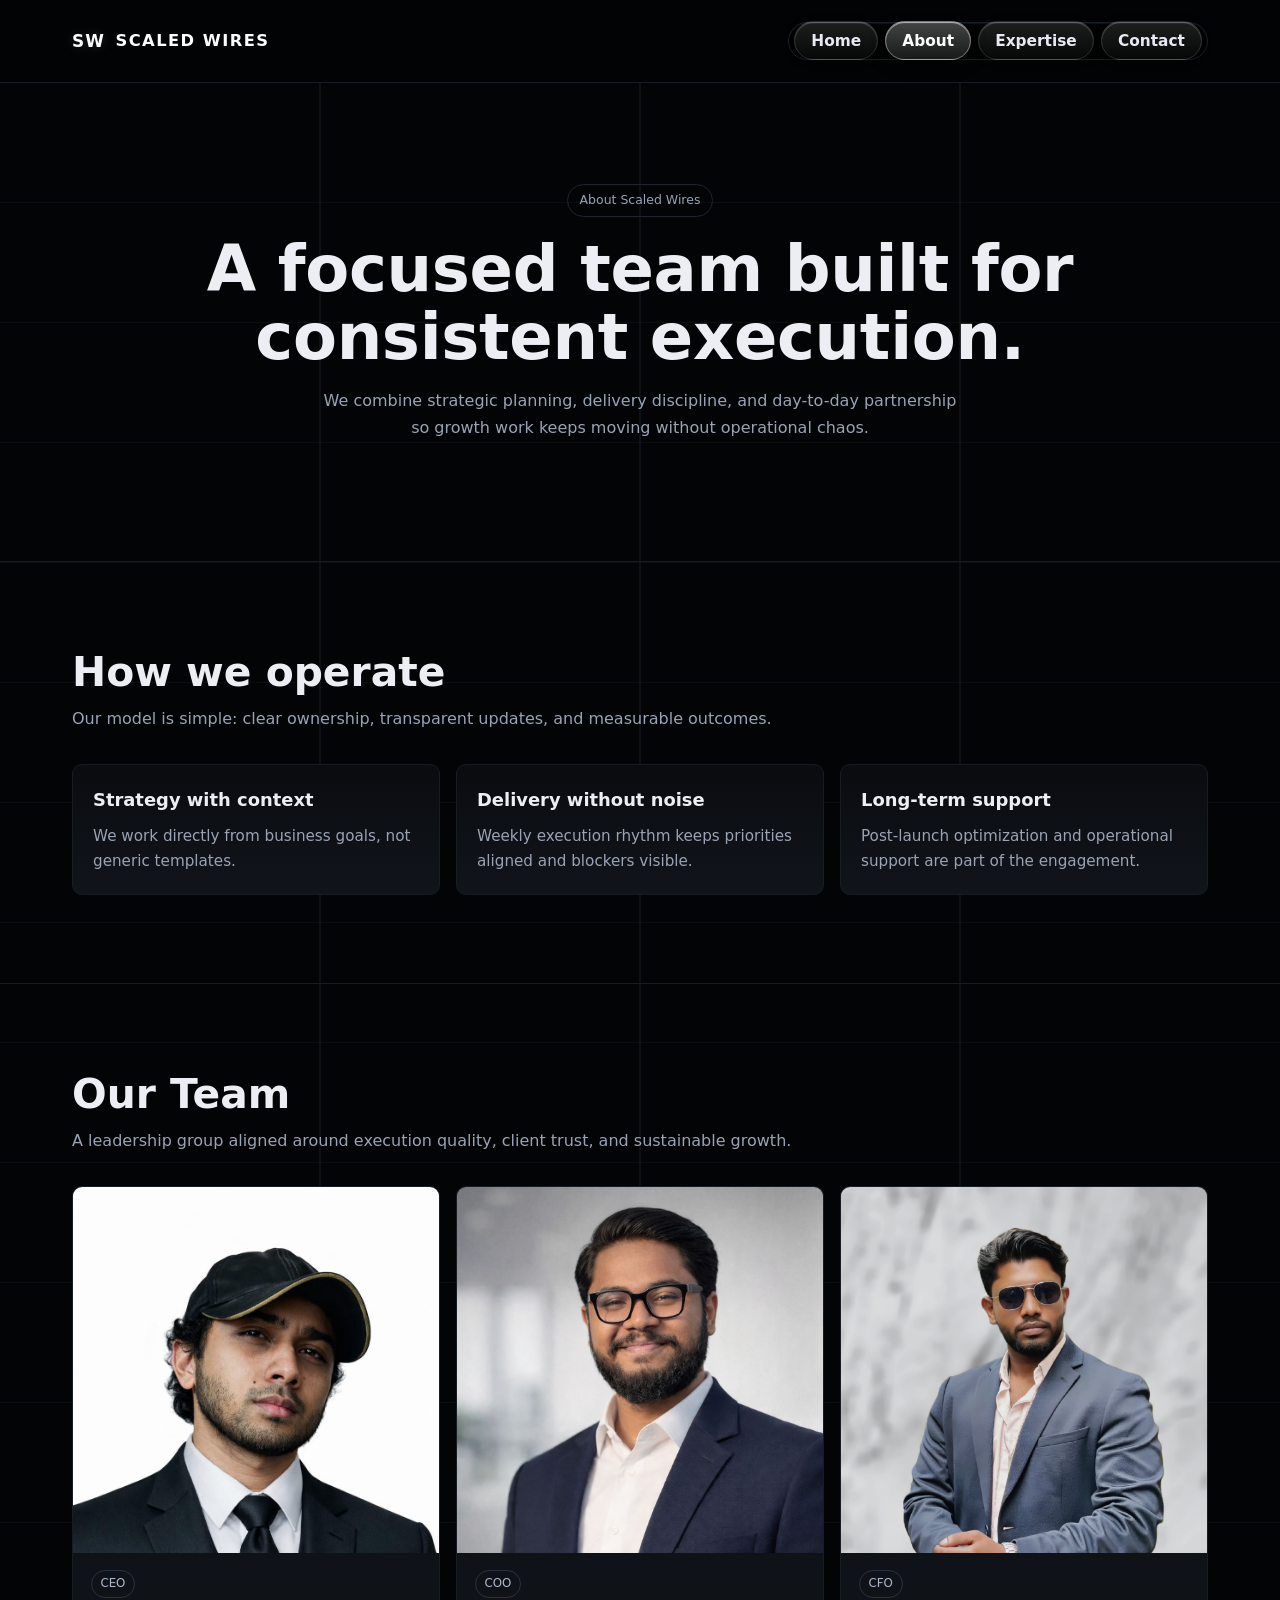
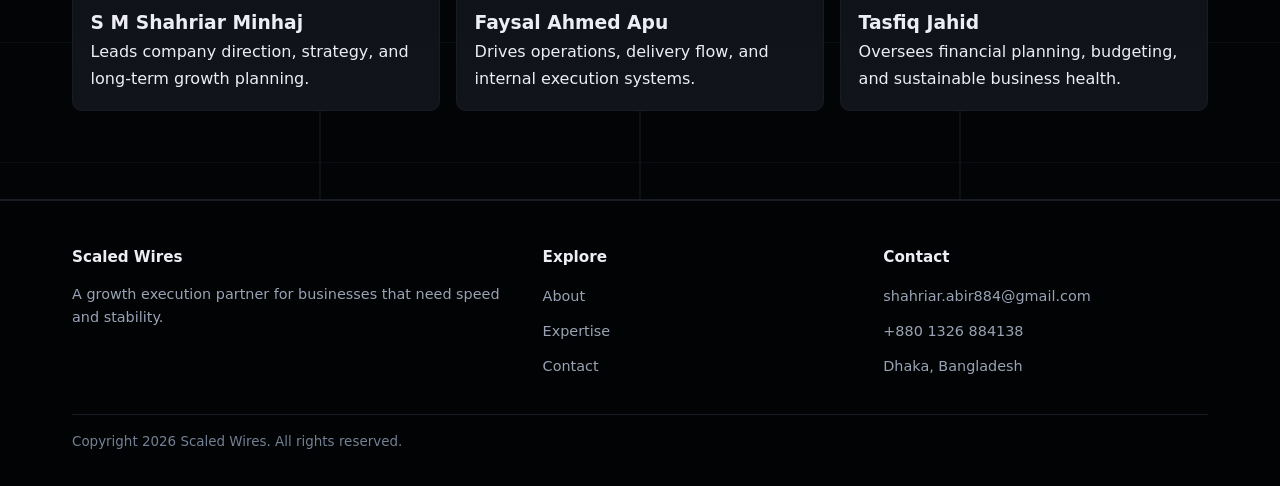
==== commit f18dbde4: "Redesign site, refine navbar and add UI components" ====
--- a/about.html
+++ b/about.html
@@ -3,892 +3,134 @@
 <head>
     <meta charset="UTF-8">
     <meta name="viewport" content="width=device-width, initial-scale=1.0">
-    <title>About Us - Scaled Wires</title>
+    <title>About - Scaled Wires</title>
     <link rel="stylesheet" href="styles.css">
-    <style>
-        .about-page {
-            background:
-                radial-gradient(circle at top left, rgba(26, 26, 26, 0.05), transparent 32%),
-                linear-gradient(180deg, #ffffff 0%, #f7f7f5 100%);
-        }
-
-        .about-hero {
-            margin-top: 80px;
-            padding: 8rem 0 5rem;
-            border-bottom: 1px solid #e8e8e8;
-            position: relative;
-            overflow: hidden;
-        }
-
-        .about-hero::before {
-            content: "";
-            position: absolute;
-            inset: 0;
-            background:
-                linear-gradient(135deg, rgba(26, 26, 26, 0.03), transparent 45%),
-                radial-gradient(circle at right center, rgba(26, 26, 26, 0.08), transparent 38%);
-            pointer-events: none;
-        }
-
-        .about-hero-grid {
-            display: grid;
-            grid-template-columns: minmax(0, 1.15fr) minmax(320px, 0.85fr);
-            gap: 4rem;
-            align-items: center;
-            position: relative;
-            z-index: 1;
-        }
-
-        .eyebrow {
-            display: inline-block;
-            margin-bottom: 1.25rem;
-            font-size: 0.82rem;
-            font-weight: 700;
-            letter-spacing: 0.22rem;
-            text-transform: uppercase;
-            color: #666;
-        }
-
-        .about-hero-copy h1 {
-            font-size: 4rem;
-            line-height: 1.05;
-            letter-spacing: -0.08rem;
-            margin-bottom: 1.5rem;
-            color: #111;
-        }
-
-        .about-hero-copy p {
-            max-width: 640px;
-            font-size: 1.08rem;
-            color: #666;
-            margin-bottom: 2rem;
-        }
-
-        .about-hero-actions {
-            display: flex;
-            gap: 1rem;
-            flex-wrap: wrap;
-            margin-bottom: 2.5rem;
-        }
-
-        .mini-stats {
-            display: grid;
-            grid-template-columns: repeat(3, minmax(0, 1fr));
-            gap: 1rem;
-            max-width: 650px;
-        }
-
-        .mini-stat {
-            padding: 1.25rem 1.4rem;
-            background: rgba(255, 255, 255, 0.85);
-            border: 1px solid #e8e8e8;
-            backdrop-filter: blur(8px);
-        }
-
-        .mini-stat strong {
-            display: block;
-            font-size: 2rem;
-            line-height: 1;
-            color: #111;
-            margin-bottom: 0.45rem;
-        }
-
-        .mini-stat span {
-            color: #777;
-            font-size: 0.95rem;
-        }
-
-        .about-hero-visual {
-            position: relative;
-            min-height: 580px;
-        }
-
-        .hero-card-main,
-        .hero-card-accent {
-            position: absolute;
-            overflow: hidden;
-            box-shadow: 0 24px 70px rgba(0, 0, 0, 0.1);
-        }
-
-        .hero-card-main {
-            inset: 0 0 60px 60px;
-        }
-
-        .hero-card-main img,
-        .hero-card-accent img {
-            width: 100%;
-            height: 100%;
-            object-fit: cover;
-            display: block;
-        }
-
-        .hero-card-accent {
-            width: 230px;
-            height: 260px;
-            left: 0;
-            bottom: 0;
-            border: 12px solid #f7f7f5;
-        }
-
-        .hero-note {
-            position: absolute;
-            right: 24px;
-            bottom: 24px;
-            padding: 1.2rem 1.4rem;
-            max-width: 230px;
-            background: rgba(17, 17, 17, 0.92);
-            color: #fff;
-        }
-
-        .hero-note strong {
-            display: block;
-            font-size: 1.5rem;
-            margin-bottom: 0.35rem;
-        }
-
-        .story-section,
-        .values-section,
-        .timeline-section,
-        .leadership-section,
-        .team-section {
-            padding: 6rem 0;
-            border-bottom: 1px solid #e8e8e8;
-        }
-
-        .story-layout {
-            display: grid;
-            grid-template-columns: minmax(0, 1fr) minmax(320px, 0.85fr);
-            gap: 4rem;
-            align-items: start;
-        }
-
-        .story-panel {
-            padding: 2rem;
-            background: #fff;
-            border: 1px solid #e8e8e8;
-            box-shadow: 0 18px 40px rgba(0, 0, 0, 0.04);
-        }
-
-        .story-panel h2,
-        .section-heading h2 {
-            font-size: 2.8rem;
-            line-height: 1.05;
-            letter-spacing: -0.05rem;
-            margin-bottom: 1.25rem;
-            color: #111;
-        }
-
-        .story-panel p,
-        .section-heading p {
-            color: #666;
-            margin-bottom: 1rem;
-        }
-
-        .story-aside {
-            display: grid;
-            gap: 1rem;
-        }
-
-        .aside-card {
-            padding: 1.6rem;
-            border: 1px solid #e8e8e8;
-            background: linear-gradient(180deg, #ffffff 0%, #fbfbfb 100%);
-        }
-
-        .aside-card strong {
-            display: block;
-            margin-bottom: 0.55rem;
-            color: #111;
-            font-size: 1.1rem;
-        }
-
-        .aside-card p {
-            color: #777;
-            margin: 0;
-            font-size: 0.96rem;
-        }
-
-        .section-heading {
-            max-width: 700px;
-            margin-bottom: 3rem;
-        }
-
-        .values-grid,
-        .leaders-grid,
-        .team-grid {
-            display: grid;
-            grid-template-columns: repeat(4, minmax(0, 1fr));
-            gap: 1.4rem;
-        }
-
-        .value-card,
-        .leader-card,
-        .team-card {
-            padding: 2rem;
-            background: #fff;
-            border: 1px solid #e8e8e8;
-            transition: transform 0.3s ease, box-shadow 0.3s ease, border-color 0.3s ease;
-        }
-
-        .value-card:hover,
-        .leader-card:hover,
-        .team-card:hover {
-            transform: translateY(-6px);
-            box-shadow: 0 18px 36px rgba(0, 0, 0, 0.07);
-            border-color: #1a1a1a;
-        }
-
-        .value-number {
-            display: inline-flex;
-            align-items: center;
-            justify-content: center;
-            width: 46px;
-            height: 46px;
-            margin-bottom: 1rem;
-            background: #111;
-            color: #fff;
-            font-weight: 700;
-        }
-
-        .value-card h3,
-        .leader-card h3,
-        .team-card h3 {
-            font-size: 1.25rem;
-            margin-bottom: 0.85rem;
-            color: #111;
-        }
-
-        .value-card p,
-        .leader-card p,
-        .team-card p {
-            color: #777;
-            margin: 0;
-        }
-
-        .timeline {
-            position: relative;
-            display: grid;
-            gap: 1.5rem;
-        }
-
-        .timeline::before {
-            content: "";
-            position: absolute;
-            left: 118px;
-            top: 0;
-            bottom: 0;
-            width: 1px;
-            background: #d8d8d8;
-        }
-
-        .timeline-item {
-            position: relative;
-            display: grid;
-            grid-template-columns: 90px 1fr;
-            gap: 2rem;
-            align-items: start;
-        }
-
-        .timeline-year {
-            position: relative;
-            padding-top: 0.2rem;
-            font-size: 0.92rem;
-            font-weight: 700;
-            letter-spacing: 0.16rem;
-            color: #777;
-            text-transform: uppercase;
-        }
-
-        .timeline-year::after {
-            content: "";
-            position: absolute;
-            top: 0.6rem;
-            left: 98px;
-            width: 12px;
-            height: 12px;
-            background: #111;
-        }
-
-        .timeline-card {
-            padding: 1.7rem 1.8rem;
-            background: #fff;
-            border: 1px solid #e8e8e8;
-            margin-left: 0.9rem;
-        }
-
-        .timeline-card h3 {
-            font-size: 1.25rem;
-            margin-bottom: 0.7rem;
-            color: #111;
-        }
-
-        .timeline-card p {
-            color: #777;
-            margin: 0;
-        }
-
-        .leader-role {
-            display: inline-block;
-            margin-bottom: 1rem;
-            color: #666;
-            font-size: 0.85rem;
-            font-weight: 700;
-            letter-spacing: 0.12rem;
-            text-transform: uppercase;
-        }
-
-        .team-section {
-            background: linear-gradient(180deg, #111111 0%, #1b1b1b 100%);
-            color: #fff;
-        }
-
-        .team-section .section-heading h2,
-        .team-section .section-heading p {
-            color: #fff;
-        }
-
-        .team-grid {
-            grid-template-columns: repeat(3, minmax(0, 1fr));
-        }
-
-        .team-card {
-            padding: 0;
-            overflow: hidden;
-            background: rgba(255, 255, 255, 0.04);
-            border-color: rgba(255, 255, 255, 0.12);
-        }
-
-        .team-card:hover {
-            border-color: rgba(255, 255, 255, 0.28);
-        }
-
-        .team-photo {
-            aspect-ratio: 1 / 1;
-            overflow: hidden;
-            background: #222;
-        }
-
-        .team-photo img {
-            width: 100%;
-            height: 100%;
-            object-fit: cover;
-            object-position: center;
-            display: block;
-            transition: transform 0.35s ease;
-        }
-
-        .team-photo img.team-photo-ceo {
-            object-position: center 22%;
-        }
-
-        .team-card:hover .team-photo img {
-            transform: scale(1.04);
-        }
-
-        .team-content {
-            padding: 1.7rem;
-        }
-
-        .team-role {
-            display: inline-block;
-            margin-bottom: 0.8rem;
-            color: rgba(255, 255, 255, 0.72);
-            font-size: 0.85rem;
-            font-weight: 700;
-            letter-spacing: 0.12rem;
-            text-transform: uppercase;
-        }
-
-        .team-card h3 {
-            color: #fff;
-            margin-bottom: 0.75rem;
-        }
-
-        .team-card p {
-            color: rgba(255, 255, 255, 0.72);
-        }
-
-        .about-cta {
-            padding: 5rem 0;
-            background: linear-gradient(135deg, #f7f7f5 0%, #ffffff 100%);
-            text-align: center;
-        }
-
-        .about-cta-box {
-            padding: 3rem;
-            background: #fff;
-            border: 1px solid #e8e8e8;
-            box-shadow: 0 20px 50px rgba(0, 0, 0, 0.05);
-        }
-
-        .about-cta-box h2 {
-            font-size: 2.5rem;
-            margin-bottom: 1rem;
-            color: #111;
-        }
-
-        .about-cta-box p {
-            max-width: 680px;
-            margin: 0 auto 2rem;
-            color: #666;
-        }
-
-        @media (max-width: 1100px) {
-            .about-hero-grid,
-            .story-layout,
-            .values-grid,
-            .leaders-grid,
-            .team-grid {
-                grid-template-columns: repeat(2, minmax(0, 1fr));
-            }
-
-            .about-hero-grid,
-            .story-layout {
-                grid-template-columns: 1fr;
-            }
-
-            .about-hero-copy h1 {
-                font-size: 3.2rem;
-            }
-
-            .about-hero-visual {
-                min-height: 500px;
-            }
-        }
-
-        @media (max-width: 768px) {
-            .about-hero {
-                padding: 6.5rem 0 4rem;
-            }
-
-            .about-hero-copy h1,
-            .story-panel h2,
-            .section-heading h2,
-            .about-cta-box h2 {
-                font-size: 2.3rem;
-            }
-
-            .mini-stats,
-            .values-grid,
-            .leaders-grid,
-            .team-grid {
-                grid-template-columns: 1fr;
-            }
-
-            .about-hero-visual {
-                min-height: 420px;
-            }
-
-            .hero-card-main {
-                inset: 0 0 40px 40px;
-            }
-
-            .hero-card-accent {
-                width: 170px;
-                height: 190px;
-            }
-
-            .timeline::before {
-                left: 78px;
-            }
-
-            .timeline-item {
-                grid-template-columns: 60px 1fr;
-                gap: 1.2rem;
-            }
-
-            .timeline-year::after {
-                left: 68px;
-            }
-
-            .timeline-card {
-                margin-left: 0.5rem;
-            }
-        }
-
-        @media (max-width: 600px) {
-            .about-hero {
-                margin-top: 120px;
-                padding-top: 3.5rem;
-            }
-
-            .about-hero-copy h1,
-            .story-panel h2,
-            .section-heading h2,
-            .about-cta-box h2 {
-                font-size: 1.95rem;
-            }
-
-            .story-section,
-            .values-section,
-            .timeline-section,
-            .leadership-section,
-            .team-section {
-                padding: 4rem 0;
-            }
-
-            .story-panel,
-            .value-card,
-            .leader-card,
-            .team-card,
-            .about-cta-box {
-                padding: 1.5rem;
-            }
-
-            .team-card {
-                padding: 0;
-            }
-
-            .team-content {
-                padding: 1.35rem;
-            }
-
-            .about-hero-visual {
-                min-height: 360px;
-            }
-
-            .hero-card-main {
-                inset: 0 0 32px 24px;
-            }
-
-            .hero-card-accent {
-                width: 130px;
-                height: 150px;
-                border-width: 8px;
-            }
-
-            .hero-note {
-                right: 12px;
-                bottom: 12px;
-                padding: 0.9rem 1rem;
-                max-width: 180px;
-            }
-
-            .timeline::before {
-                display: none;
-            }
-
-            .timeline-item {
-                grid-template-columns: 1fr;
-                gap: 0.8rem;
-            }
-
-            .timeline-year::after {
-                display: none;
-            }
-
-            .timeline-card {
-                margin-left: 0;
-            }
-
-            .about-hero-actions {
-                flex-direction: column;
-                align-items: stretch;
-            }
-        }
-    </style>
 </head>
-<body class="about-page">
+<body>
     <header>
         <div class="container">
             <nav>
-                <div class="logo"><a href="index.html" style="text-decoration: none; color: inherit;">SCALED WIRES</a></div>
+                <a class="logo" href="index.html"><span class="logo-mark" aria-hidden="true">SW</span><span class="logo-text">Scaled Wires</span></a>
                 <ul class="nav-links">
-                    <li><a href="about.html">About Us</a></li>
-                    <li><a href="solutions.html">Solutions</a></li>
+                    <li><a href="index.html">Home</a></li>
+                    <li><a class="active" href="about.html">About</a></li>
                     <li><a href="expertise.html">Expertise</a></li>
-                    <li><a href="contact.html" class="btn-cta">Contact</a></li>
+                    <li><a href="contact.html">Contact</a></li>
                 </ul>
             </nav>
         </div>
     </header>
 
-    <section class="about-hero">
-        <div class="container">
-            <div class="about-hero-grid">
-                <div class="about-hero-copy scroll-animation">
-                    <span class="eyebrow">About Scaled Wires</span>
-                    <h1>Building modern growth systems for ambitious brands.</h1>
-                    <p>Scaled Wires blends strategy, technology, and execution into one focused partner. We help businesses simplify complexity, launch with confidence, and keep scaling with systems that are built to last.</p>
-                    <div class="about-hero-actions">
-                        <a class="btn btn-primary" href="contact.html">Start a Conversation</a>
-                        <a class="btn btn-secondary" href="solutions.html">Explore Our Solutions</a>
-                    </div>
-                    <div class="mini-stats">
-                        <div class="mini-stat">
-                            <strong>150+</strong>
-                            <span>projects delivered across service lines</span>
-                        </div>
-                        <div class="mini-stat">
-                            <strong>15+</strong>
-                            <span>years shaping digital operations</span>
-                        </div>
-                        <div class="mini-stat">
-                            <strong>24/7</strong>
-                            <span>support for fast-moving teams</span>
-                        </div>
-                    </div>
+    <main>
+        <section class="hero section">
+            <div class="container">
+                <span class="eyebrow">About Scaled Wires</span>
+                <h1>A focused team built for consistent execution.</h1>
+                <p>We combine strategic planning, delivery discipline, and day-to-day partnership so growth work keeps moving without operational chaos.</p>
+            </div>
+        </section>
+
+        <section class="section">
+            <div class="container">
+                <div class="section-head scroll-animation">
+                    <h2>How we operate</h2>
+                    <p>Our model is simple: clear ownership, transparent updates, and measurable outcomes.</p>
                 </div>
-                <div class="about-hero-visual scroll-animation">
-                    <div class="hero-card-main">
-                        <img src="https://images.unsplash.com/photo-1552664730-d307ca884978?w=900&h=1100&fit=crop" alt="Scaled Wires team collaboration">
-                    </div>
-                    <div class="hero-card-accent">
-                        <img src="https://images.unsplash.com/photo-1519389950473-47ba0277781c?w=500&h=600&fit=crop" alt="Modern workspace">
-                    </div>
-                    <div class="hero-note">
-                        <strong>Strategy + Delivery</strong>
-                        <span>One team that can plan, build, launch, and support.</span>
-                    </div>
+                <div class="grid-3">
+                    <article class="card scroll-animation">
+                        <h3>Strategy with context</h3>
+                        <p>We work directly from business goals, not generic templates.</p>
+                    </article>
+                    <article class="card scroll-animation">
+                        <h3>Delivery without noise</h3>
+                        <p>Weekly execution rhythm keeps priorities aligned and blockers visible.</p>
+                    </article>
+                    <article class="card scroll-animation">
+                        <h3>Long-term support</h3>
+                        <p>Post-launch optimization and operational support are part of the engagement.</p>
+                    </article>
                 </div>
             </div>
-        </div>
-    </section>
+        </section>
 
-    <section class="story-section">
-        <div class="container">
-            <div class="story-layout">
-                <div class="story-panel scroll-animation">
-                    <span class="eyebrow">Our Story</span>
-                    <h2>We turn fragmented digital work into clear momentum.</h2>
-                    <p>Scaled Wires was built around a simple belief: businesses grow faster when strategy and execution stop fighting each other. Too many teams are forced to juggle agencies, freelancers, disconnected vendors, and slow-moving systems.</p>
-                    <p>We stepped in to close that gap. Our work brings together operations, creative thinking, technical delivery, and customer-facing execution so clients can move from idea to measurable impact without the usual drag.</p>
-                    <p>That means fewer handoffs, sharper decisions, and solutions that are designed around business outcomes instead of isolated deliverables.</p>
+        <section class="section">
+            <div class="container">
+                <div class="section-head scroll-animation">
+                    <h2>Our Team</h2>
+                    <p>A leadership group aligned around execution quality, client trust, and sustainable growth.</p>
                 </div>
-                <div class="story-aside scroll-animation">
-                    <div class="aside-card">
-                        <strong>Mission</strong>
-                        <p>Help businesses scale with practical digital systems that feel clear, modern, and dependable.</p>
-                    </div>
-                    <div class="aside-card">
-                        <strong>Vision</strong>
-                        <p>Become the trusted growth partner for companies that want execution quality without enterprise-level friction.</p>
-                    </div>
-                    <div class="aside-card">
-                        <strong>How We Work</strong>
-                        <p>We stay close to the problem, move quickly, and build with enough rigor that the work remains useful long after launch.</p>
-                    </div>
+                <div class="team-grid">
+                    <article class="team-card scroll-animation">
+                        <img class="team-photo team-photo-ceo" src="photos/S M Shahriar Minhaj — CEO.jpeg" alt="S M Shahriar Minhaj">
+                        <div class="team-body">
+                            <span class="team-role">CEO</span>
+                            <h3>S M Shahriar Minhaj</h3>
+                            <p>Leads company direction, strategy, and long-term growth planning.</p>
+                        </div>
+                    </article>
+                    <article class="team-card scroll-animation">
+                        <img class="team-photo" src="photos/Faysal Ahmed Apu — COO.jpeg" alt="Faysal Ahmed Apu">
+                        <div class="team-body">
+                            <span class="team-role">COO</span>
+                            <h3>Faysal Ahmed Apu</h3>
+                            <p>Drives operations, delivery flow, and internal execution systems.</p>
+                        </div>
+                    </article>
+                    <article class="team-card scroll-animation">
+                        <img class="team-photo" src="photos/Tasfiq Jahid — CFO.png" alt="Tasfiq Jahid">
+                        <div class="team-body">
+                            <span class="team-role">CFO</span>
+                            <h3>Tasfiq Jahid</h3>
+                            <p>Oversees financial planning, budgeting, and sustainable business health.</p>
+                        </div>
+                    </article>
                 </div>
             </div>
-        </div>
-    </section>
+        </section>
 
-    <section class="values-section">
-        <div class="container">
-            <div class="section-heading scroll-animation">
-                <span class="eyebrow">What Drives Us</span>
-                <h2>The principles behind every engagement.</h2>
-                <p>Our clients rely on us not just for output, but for clarity, follow-through, and decisions that hold up under growth.</p>
-            </div>
-            <div class="values-grid">
-                <div class="value-card scroll-animation">
-                    <span class="value-number">01</span>
-                    <h3>Business-first thinking</h3>
-                    <p>We anchor design and technical decisions in revenue, efficiency, experience, and long-term adaptability.</p>
-                </div>
-                <div class="value-card scroll-animation">
-                    <span class="value-number">02</span>
-                    <h3>Precision in delivery</h3>
-                    <p>Clear scope, strong communication, and disciplined execution keep projects moving without unnecessary noise.</p>
-                </div>
-                <div class="value-card scroll-animation">
-                    <span class="value-number">03</span>
-                    <h3>Partnership over handoff</h3>
-                    <p>We work like an extension of your team, staying engaged beyond launch to keep momentum alive.</p>
-                </div>
-                <div class="value-card scroll-animation">
-                    <span class="value-number">04</span>
-                    <h3>Built to scale</h3>
-                    <p>Every solution is shaped for growth, so the next stage of the business does not require starting over.</p>
-                </div>
-            </div>
-        </div>
-    </section>
-
-    <section class="timeline-section">
-        <div class="container">
-            <div class="section-heading scroll-animation">
-                <span class="eyebrow">Our Journey</span>
-                <h2>Growth shaped by real client needs.</h2>
-                <p>Scaled Wires expanded by responding to the kinds of problems ambitious teams actually face as they grow.</p>
-            </div>
-            <div class="timeline">
-                <div class="timeline-item scroll-animation">
-                    <div class="timeline-year">Early Years</div>
-                    <div class="timeline-card">
-                        <h3>Started with focused delivery support</h3>
-                        <p>We began by helping businesses fix operational gaps and launch digital work faster with dependable execution.</p>
-                    </div>
-                </div>
-                <div class="timeline-item scroll-animation">
-                    <div class="timeline-year">Expansion</div>
-                    <div class="timeline-card">
-                        <h3>Broadened into multi-service transformation</h3>
-                        <p>As client needs evolved, we expanded into marketing, development, sales support, and process-led digital systems.</p>
-                    </div>
-                </div>
-                <div class="timeline-item scroll-animation">
-                    <div class="timeline-year">Today</div>
-                    <div class="timeline-card">
-                        <h3>Operating as an end-to-end growth partner</h3>
-                        <p>We now support brands with integrated solutions that connect strategy, operations, and delivery into one clear engine.</p>
-                    </div>
-                </div>
-            </div>
-        </div>
-    </section>
-
-    <section class="leadership-section">
-        <div class="container">
-            <div class="section-heading scroll-animation">
-                <span class="eyebrow">Leadership Mindset</span>
-                <h2>The kind of team clients count on.</h2>
-                <p>We bring together operators, builders, and problem-solvers who care deeply about quality and momentum.</p>
-            </div>
-            <div class="leaders-grid">
-                <div class="leader-card scroll-animation">
-                    <span class="leader-role">Strategic Leads</span>
-                    <h3>See the bigger picture</h3>
-                    <p>We connect daily execution to the metrics, priorities, and constraints that matter most to your business.</p>
-                </div>
-                <div class="leader-card scroll-animation">
-                    <span class="leader-role">Technical Experts</span>
-                    <h3>Build with confidence</h3>
-                    <p>From web platforms to internal systems, we create work that is stable, maintainable, and ready for growth.</p>
-                </div>
-                <div class="leader-card scroll-animation">
-                    <span class="leader-role">Delivery Partners</span>
-                    <h3>Keep projects moving</h3>
-                    <p>Our process favors transparency, steady communication, and fast resolution when priorities shift.</p>
-                </div>
-                <div class="leader-card scroll-animation">
-                    <span class="leader-role">Support Teams</span>
-                    <h3>Stay present after launch</h3>
-                    <p>We support optimization, iteration, and daily reliability so clients are never left with a disconnected handoff.</p>
-                </div>
-            </div>
-        </div>
-    </section>
-
-    <section class="team-section">
-        <div class="container">
-            <div class="section-heading scroll-animation">
-                <span class="eyebrow">Our Team</span>
-                <h2>Meet the leadership behind Scaled Wires.</h2>
-                <p>A focused team guiding strategy, operations, and financial direction across every stage of growth.</p>
-            </div>
-            <div class="team-grid">
-                <div class="team-card scroll-animation">
-                    <div class="team-photo">
-                        <img class="team-photo-ceo" src="photos/S M Shahriar Minhaj — CEO.jpeg" alt="S M Shahriar Minhaj, CEO">
-                    </div>
-                    <div class="team-content">
-                        <span class="team-role">CEO</span>
-                        <h3>S M Shahriar Minhaj</h3>
-                        <p>Leads the company vision, long-term strategy, and overall direction of Scaled Wires.</p>
-                    </div>
-                </div>
-                <div class="team-card scroll-animation">
-                    <div class="team-photo">
-                        <img src="photos/Faysal Ahmed Apu — COO.jpeg" alt="Faysal Ahmed Apu, COO">
-                    </div>
-                    <div class="team-content">
-                        <span class="team-role">COO</span>
-                        <h3>Faysal Ahmed Apu</h3>
-                        <p>Oversees operations, delivery flow, and the systems that keep teams moving efficiently.</p>
-                    </div>
-                </div>
-                <div class="team-card scroll-animation">
-                    <div class="team-photo">
-                        <img src="photos/Tasfiq Jahid — CFO.png" alt="Tasfiq Jahid, CFO">
-                    </div>
-                    <div class="team-content">
-                        <span class="team-role">CFO</span>
-                        <h3>Tasfiq Jahid</h3>
-                        <p>Guides financial planning, investment discipline, and sustainable business growth.</p>
-                    </div>
-                </div>
-            </div>
-        </div>
-    </section>
-
-    <section class="about-cta">
-        <div class="container">
-            <div class="about-cta-box scroll-animation">
-                <h2>Need a team that can think and execute?</h2>
-                <p>Whether you are modernizing operations, launching a new digital initiative, or scaling customer-facing systems, Scaled Wires is built to help you move with more confidence and less friction.</p>
-                <a class="btn btn-primary" href="contact.html">Talk To Our Team</a>
-            </div>
-        </div>
-    </section>
+    </main>
 
     <footer>
         <div class="container">
-            <div class="footer-content">
-                <div class="footer-section">
-                    <h4>About Us</h4>
-                    <p>Scaled Wires is your trusted partner for comprehensive digital solutions and sustainable business growth.</p>
-                </div>
-
-                <div class="footer-section">
-                    <h4>Solutions</h4>
-                    <ul>
-                        <li><a href="solutions.html">BPO Services</a></li>
-                        <li><a href="solutions.html">ATL / BTL Marketing</a></li>
-                        <li><a href="solutions.html">Web Development</a></li>
-                        <li><a href="solutions.html">Mobile Apps</a></li>
-                        <li><a href="solutions.html">Software Development</a></li>
-                        <li><a href="solutions.html">Sales Solutions</a></li>
-                    </ul>
-                </div>
-
-                <div class="footer-section">
-                    <h4>Company</h4>
-                    <ul>
+            <div class="footer-grid">
+                <section>
+                    <h3 class="footer-title">Scaled Wires</h3>
+                    <p class="footer-muted">A growth execution partner for businesses that need speed and stability.</p>
+                </section>
+                <section>
+                    <h3 class="footer-title">Explore</h3>
+                    <ul class="footer-links">
                         <li><a href="about.html">About</a></li>
-                        <li><a href="solutions.html">Solutions</a></li>
                         <li><a href="expertise.html">Expertise</a></li>
                         <li><a href="contact.html">Contact</a></li>
-                        <li><a href="#">Privacy Policy</a></li>
-                        <li><a href="#">Terms of Service</a></li>
                     </ul>
-                </div>
-
-                <div class="footer-section">
-                    <h4>Contact</h4>
-                    <div class="footer-contact">
-                        <p>shahriar.abir884@gmail.com</p>
-                        <p>+880 1326 884138</p>
-                        <p>Holding 3289, Road 68, Block L, Bashundhara R/A</p>
-                        <p>Mon-Fri: 9:00 AM - 6:00 PM EST</p>
-                    </div>
-                </div>
+                </section>
+                <section>
+                    <h3 class="footer-title">Contact</h3>
+                    <ul class="footer-links">
+                        <li><a href="mailto:shahriar.abir884@gmail.com">shahriar.abir884@gmail.com</a></li>
+                        <li><a href="tel:+8801326884138">+880 1326 884138</a></li>
+                        <li><span class="footer-muted">Dhaka, Bangladesh</span></li>
+                    </ul>
+                </section>
             </div>
-
-            <div class="footer-bottom">
-                <p>&copy; 2024 Scaled Wires. All rights reserved. | <a href="#">Privacy Policy</a> | <a href="#">Terms of Service</a></p>
-            </div>
+            <div class="footer-bottom">Copyright 2026 Scaled Wires. All rights reserved.</div>
         </div>
     </footer>
 
     <script>
-        const observerOptions = {
-            threshold: 0.1,
-            rootMargin: "0px 0px -80px 0px"
-        };
-
-        const observer = new IntersectionObserver(function(entries) {
-            entries.forEach(function(entry) {
+        const observer = new IntersectionObserver((entries) => {
+            entries.forEach((entry) => {
                 if (entry.isIntersecting) {
                     entry.target.classList.add("visible");
                     observer.unobserve(entry.target);
                 }
             });
-        }, observerOptions);
+        }, { threshold: 0.15 });
 
-        document.querySelectorAll(".scroll-animation").forEach(function(el) {
-            observer.observe(el);
-        });
+        document.querySelectorAll(".scroll-animation").forEach((element) => observer.observe(element));
     </script>
 </body>
 </html>
+
+
--- a/styles.css
+++ b/styles.css
@@ -5,15 +5,15 @@
 }
 
 :root {
-    --primary-color: #1a1a1a;
-    --secondary-color: #2d2d2d;
-    --accent-color: #666;
-    --text-dark: #1a1a1a;
-    --text-light: #777;
-    --text-lighter: #999;
-    --bg-white: #ffffff;
-    --bg-light: #f9f9f9;
-    --border-color: #e8e8e8;
+    --bg: #030405;
+    --panel: #090b0f;
+    --panel-soft: #11151b;
+    --text: #eceef4;
+    --muted: #99a3b4;
+    --line: #181d25;
+    --line-soft: #13171e;
+    --accent: #5aa2ff;
+    --accent-soft: rgba(90, 162, 255, 0.22);
 }
 
 html {
@@ -21,742 +21,426 @@
 }
 
 body {
-    font-family: -apple-system, BlinkMacSystemFont, 'Segoe UI', 'Roboto', 'Oxygen', 'Ubuntu', 'Cantarell', 'Fira Sans', 'Droid Sans', 'Helvetica Neue', sans-serif;
-    line-height: 1.8;
-    color: var(--text-dark);
+    font-family: "Segoe UI", "Inter", system-ui, sans-serif;
+    background: var(--bg);
+    color: var(--text);
+    line-height: 1.65;
     overflow-x: hidden;
-    background: var(--bg-white);
-    -webkit-font-smoothing: antialiased;
-    -moz-osx-font-smoothing: grayscale;
-}
-
-/* Header & Navigation */
-header {
-    background: var(--bg-white);
-    color: var(--text-dark);
-    padding: 2rem 0;
-    position: fixed;
-    top: 0;
-    width: 100%;
-    z-index: 1000;
-    border-bottom: 1px solid var(--border-color);
+}
+
+a {
+    color: inherit;
 }
 
 .container {
     max-width: 1200px;
     margin: 0 auto;
-    padding: 0 3rem;
+    padding: 0 2rem;
+}
+
+header {
+    position: sticky;
+    top: 0;
+    z-index: 20;
+    border-bottom: 1px solid var(--line);
+    backdrop-filter: blur(8px);
+    background: rgba(3, 4, 5, 0.85);
 }
 
 nav {
+    min-height: 82px;
     display: flex;
     justify-content: space-between;
     align-items: center;
 }
 
 .logo {
-    font-size: 1.4rem;
+    text-decoration: none;
+    font-size: 1.02rem;
     font-weight: 700;
-    letter-spacing: 2px;
-    color: var(--primary-color);
+    letter-spacing: 0.09rem;
     text-transform: uppercase;
+    display: inline-flex;
+    align-items: center;
+    gap: 0.65rem;
+}
+
+.logo-mark {
+    width: auto;
+    height: auto;
+    display: inline-flex;
+    align-items: center;
+    justify-content: center;
+    color: #ffffff;
+    font-size: 1.06rem;
+    font-weight: 800;
+    letter-spacing: 0.07rem;
+    line-height: 1;
+    text-transform: uppercase;
+    text-shadow: 0 0 12px rgba(255, 255, 255, 0.16);
+}
+
+.logo-text {
+    transform: translateY(0.03rem);
+    color: #ffffff;
 }
 
 .nav-links {
+    list-style: none;
     display: flex;
+    gap: 0.45rem;
+    align-items: center;
+    padding: 0.32rem;
+    border: 1px solid #1a202b;
+    border-radius: 999px;
+    background: rgba(0, 0, 0, 0.42);
+    box-shadow: inset 0 1px 0 rgba(255, 255, 255, 0.06);
+}
+
+.nav-links a {
+    text-decoration: none;
+    color: #e4e9f3;
+    font-size: 0.96rem;
+    font-weight: 600;
+    padding: 0.6rem 1rem;
+    border-radius: 999px;
+    border: 1px solid rgba(255, 255, 255, 0.14);
+    background: linear-gradient(180deg, rgba(255, 255, 255, 0.11), rgba(255, 255, 255, 0.02));
+    box-shadow: inset 0 1px 0 rgba(255, 255, 255, 0.2), 0 2px 8px rgba(0, 0, 0, 0.42);
+    transition: color 0.22s ease, background 0.22s ease, border-color 0.22s ease, transform 0.22s ease, box-shadow 0.22s ease;
+}
+
+.nav-links a:hover {
+    color: #ffffff;
+    background: linear-gradient(180deg, rgba(255, 255, 255, 0.2), rgba(255, 255, 255, 0.07));
+    border-color: rgba(255, 255, 255, 0.34);
+    transform: translateY(-2px);
+    box-shadow: inset 0 1px 0 rgba(255, 255, 255, 0.42), 0 8px 16px rgba(0, 0, 0, 0.52);
+}
+
+.nav-links a.active {
+    color: #ffffff;
+    border-color: rgba(255, 255, 255, 0.4);
+    background: linear-gradient(180deg, rgba(255, 255, 255, 0.26), rgba(255, 255, 255, 0.09));
+    box-shadow: inset 0 1px 0 rgba(255, 255, 255, 0.5), 0 6px 14px rgba(0, 0, 0, 0.5);
+}
+
+.btn {
+    display: inline-flex;
+    align-items: center;
+    justify-content: center;
+    gap: 0.5rem;
+    text-decoration: none;
+    border: 1px solid rgba(255, 255, 255, 0.28);
+    padding: 0.78rem 1.26rem;
+    font-size: 0.9rem;
+    font-weight: 600;
+    border-radius: 999px;
+    color: #ffffff;
+    background: linear-gradient(180deg, rgba(255, 255, 255, 0.2), rgba(255, 255, 255, 0.08));
+    box-shadow: inset 0 1px 0 rgba(255, 255, 255, 0.4), 0 3px 10px rgba(0, 0, 0, 0.4);
+    transition: transform 0.2s ease, box-shadow 0.2s ease, background 0.2s ease;
+}
+
+.btn-primary {
+    border-color: rgba(255, 255, 255, 0.42);
+    background: linear-gradient(180deg, rgba(255, 255, 255, 0.34), rgba(255, 255, 255, 0.14));
+}
+
+.btn-primary:hover {
+    transform: translateY(-2px);
+    background: linear-gradient(180deg, rgba(255, 255, 255, 0.45), rgba(255, 255, 255, 0.2));
+    box-shadow: inset 0 1px 0 rgba(255, 255, 255, 0.62), 0 6px 14px rgba(0, 0, 0, 0.46);
+}
+
+.btn-secondary {
+    border-color: rgba(255, 255, 255, 0.28);
+    background: linear-gradient(180deg, rgba(255, 255, 255, 0.2), rgba(255, 255, 255, 0.08));
+}
+
+.btn-secondary:hover {
+    transform: translateY(-2px);
+    background: linear-gradient(180deg, rgba(255, 255, 255, 0.32), rgba(255, 255, 255, 0.14));
+    box-shadow: inset 0 1px 0 rgba(255, 255, 255, 0.62), 0 6px 14px rgba(0, 0, 0, 0.46);
+}
+
+.btn-tiny {
+    padding: 0.45rem 0.8rem;
+    font-size: 0.74rem;
+}
+
+main {
+    position: relative;
+    background-image:
+        linear-gradient(to right, transparent 0 24.9%, var(--line-soft) 25%, transparent 25.1% 49.9%, var(--line-soft) 50%, transparent 50.1% 74.9%, var(--line-soft) 75%, transparent 75.1%),
+        linear-gradient(to bottom, transparent 0 119px, var(--line-soft) 120px);
+    background-size: 100% 100%, 100% 120px;
+}
+
+.section {
+    border-bottom: 1px solid var(--line);
+    padding: 5.5rem 0;
+}
+
+.hero {
+    padding: 6.3rem 0 5.8rem;
+    text-align: center;
+}
+
+.eyebrow {
+    display: inline-flex;
+    gap: 0.55rem;
+    align-items: center;
+    color: var(--muted);
+    font-size: 0.78rem;
+    border: 1px solid #1f2530;
+    border-radius: 999px;
+    padding: 0.34rem 0.7rem;
+}
+
+.hero h1 {
+    max-width: 900px;
+    margin: 1.2rem auto 1rem;
+    font-size: clamp(2.15rem, 5vw, 4rem);
+    line-height: 1.06;
+    letter-spacing: -0.02rem;
+}
+
+.highlight {
+    color: var(--accent);
+    border: 1px solid var(--accent-soft);
+    border-radius: 999px;
+    padding: 0.03em 0.38em;
+    display: inline-block;
+}
+
+.hero p {
+    max-width: 640px;
+    margin: 0 auto 1.7rem;
+    color: var(--muted);
+    font-size: 1rem;
+}
+
+.button-row {
+    display: flex;
+    gap: 0.9rem;
+    justify-content: center;
+    flex-wrap: wrap;
+}
+
+.logo-row {
+    margin-top: 2.4rem;
+    display: grid;
+    grid-template-columns: repeat(5, minmax(0, 1fr));
+    gap: 0.8rem;
+}
+
+.logo-chip {
+    border: 1px solid var(--line);
+    background: rgba(255, 255, 255, 0.015);
+    border-radius: 999px;
+    text-align: center;
+    color: #aeb7c5;
+    font-size: 0.78rem;
+    padding: 0.5rem 0.4rem;
+}
+
+.panel {
+    border: 1px solid var(--line);
+    background: linear-gradient(180deg, var(--panel) 0%, #07090c 100%);
+    border-radius: 12px;
+    padding: 1.4rem;
+}
+
+.section-head {
+    margin-bottom: 2rem;
+}
+
+.section-head h2 {
+    font-size: clamp(1.7rem, 4vw, 2.55rem);
+    line-height: 1.1;
+    margin-bottom: 0.7rem;
+}
+
+.section-head p {
+    color: var(--muted);
+    max-width: 720px;
+}
+
+.grid-2 {
+    display: grid;
+    grid-template-columns: repeat(2, minmax(0, 1fr));
+    gap: 1rem;
+}
+
+.grid-3 {
+    display: grid;
+    grid-template-columns: repeat(3, minmax(0, 1fr));
+    gap: 1rem;
+}
+
+.card {
+    border: 1px solid var(--line);
+    background: linear-gradient(180deg, var(--panel) 0%, var(--panel-soft) 100%);
+    border-radius: 10px;
+    padding: 1.25rem;
+}
+
+.card h3 {
+    font-size: 1.12rem;
+    margin-bottom: 0.55rem;
+}
+
+.card p {
+    color: var(--muted);
+    font-size: 0.95rem;
+}
+
+.team-grid {
+    display: grid;
+    grid-template-columns: repeat(3, minmax(0, 1fr));
+    gap: 1rem;
+}
+
+.team-card {
+    border: 1px solid var(--line);
+    background: linear-gradient(180deg, var(--panel) 0%, var(--panel-soft) 100%);
+    border-radius: 10px;
+    overflow: hidden;
+    transition: transform 0.25s ease, border-color 0.25s ease, box-shadow 0.25s ease;
+}
+
+.team-photo {
+    width: 100%;
+    aspect-ratio: 1 / 1;
+    object-fit: cover;
+    object-position: center;
+    display: block;
+    transition: transform 0.35s ease, filter 0.35s ease;
+}
+
+.team-photo-ceo {
+    object-position: center top;
+}
+
+.team-body {
+    padding: 1rem 1.1rem 1.15rem;
+}
+
+.team-role {
+    display: inline-block;
+    font-size: 0.74rem;
+    color: #aeb8c8;
+    border: 1px solid #2b3341;
+    border-radius: 999px;
+    padding: 0.2rem 0.55rem;
+    margin-bottom: 0.65rem;
+}
+
+.team-card:hover {
+    transform: translateY(-6px);
+    border-color: #2e4c74;
+    box-shadow: 0 14px 30px rgba(0, 0, 0, 0.35);
+}
+
+.team-card:hover .team-photo {
+    transform: scale(1.06);
+    filter: brightness(1.08);
+}
+
+.stat {
+    font-size: 2rem;
+    line-height: 1;
+    margin-bottom: 0.45rem;
+    color: #eef5ff;
+}
+
+.contact-grid {
+    display: grid;
+    grid-template-columns: 1.2fr 0.8fr;
+    gap: 1rem;
+}
+
+.form-grid {
+    display: grid;
+    gap: 0.85rem;
+}
+
+label {
+    display: block;
+    color: #b7c0cf;
+    font-size: 0.84rem;
+    margin-bottom: 0.35rem;
+}
+
+input,
+textarea {
+    width: 100%;
+    border: 1px solid #242c37;
+    background: #0b1016;
+    color: var(--text);
+    border-radius: 8px;
+    padding: 0.72rem 0.86rem;
+    font-family: inherit;
+}
+
+textarea {
+    min-height: 130px;
+    resize: vertical;
+}
+
+input:focus,
+textarea:focus {
+    outline: none;
+    border-color: #3b75c4;
+}
+
+footer {
+    border-top: 1px solid var(--line);
+    padding: 2.7rem 0 2rem;
+    background: #020304;
+}
+
+.footer-grid {
+    display: grid;
+    grid-template-columns: 1.4fr 1fr 1fr;
+    gap: 1rem;
+}
+
+.footer-title {
+    font-size: 0.95rem;
+    margin-bottom: 0.8rem;
+}
+
+.footer-links {
     list-style: none;
-    gap: 3rem;
-}
-
-.nav-links a {
-    color: var(--primary-color);
+    display: grid;
+    gap: 0.55rem;
+}
+
+.footer-links a,
+.footer-muted {
+    color: var(--muted);
     text-decoration: none;
     font-size: 0.9rem;
-    transition: all 0.3s ease;
-    font-weight: 400;
-    position: relative;
-    letter-spacing: 0.5px;
-}
-
-.nav-links a::after {
-    content: '';
-    position: absolute;
-    bottom: -5px;
-    left: 0;
-    width: 0;
-    height: 1px;
-    background: var(--primary-color);
-    transition: width 0.3s ease;
-}
-
-.nav-links a:hover::after {
-    width: 100%;
-}
-
-.nav-links .btn-cta {
-    background: transparent;
-    color: var(--primary-color);
-    padding: 0;
-    border-radius: 0;
-    transition: all 0.3s ease;
-    border: none;
-}
-
-/* Hero Section with Video Background */
-.hero {
-    background: var(--bg-white);
-    color: var(--primary-color);
-    padding: 10rem 0 6rem;
-    margin-top: 80px;
-    position: relative;
-    overflow: hidden;
-    border-bottom: 1px solid var(--border-color);
-}
-
-.hero::before {
-    content: '';
-    position: absolute;
-    top: 0;
-    left: 0;
-    right: 0;
-    bottom: 0;
-    background: url('data:image/svg+xml,<svg xmlns="http://www.w3.org/2000/svg" viewBox="0 0 1200 600"><defs><pattern id="grid" width="40" height="40" patternUnits="userSpaceOnUse"><path d="M 40 0 L 0 0 0 40" fill="none" stroke="rgba(0,0,0,0.01)" stroke-width="1"/></pattern></defs><rect width="1200" height="600" fill="url(%23grid)"/></svg>');
-    opacity: 0.5;
-}
-
-.hero-content {
-    display: grid;
-    grid-template-columns: 1fr 1fr;
-    gap: 4rem;
-    align-items: center;
-    position: relative;
-    z-index: 2;
-}
-
-.hero-text h1 {
-    font-size: 3.5rem;
-    font-weight: 700;
-    margin-bottom: 2rem;
-    line-height: 1.2;
-    letter-spacing: -0.5px;
-}
-
-.hero-text p {
-    font-size: 1.1rem;
-    margin-bottom: 2.5rem;
-    opacity: 1;
-    color: var(--text-light);
-    line-height: 1.8;
-    font-weight: 400;
-}
-
-.hero-buttons {
-    display: flex;
-    gap: 2rem;
-    justify-content: flex-start;
-}
-
-.btn {
-    padding: 1rem 2.5rem;
-    font-size: 0.9rem;
-    border: none;
-    border-radius: 0;
-    cursor: pointer;
-    transition: all 0.3s ease;
-    font-weight: 400;
-    text-decoration: none;
-    display: inline-block;
-    letter-spacing: 0.5px;
-}
-
-.btn-primary {
-    background: var(--primary-color);
-    color: var(--bg-white);
-    box-shadow: none;
-}
-
-.btn-primary:hover {
-    background: var(--secondary-color);
-    transform: none;
-    box-shadow: none;
-}
-
-.btn-secondary {
-    background: transparent;
-    color: var(--primary-color);
-    border: 1px solid var(--primary-color);
-}
-
-.btn-secondary:hover {
-    background: var(--primary-color);
-    color: var(--bg-white);
-    transform: none;
-}
-
-/* 3D Image Showcase */
-.hero-visual {
-    display: flex;
-    justify-content: center;
-    align-items: center;
-    perspective: 1000px;
-}
-
-.hero-image-container {
-    position: relative;
-    width: 100%;
-    max-width: 450px;
-    height: 450px;
-    perspective: 1200px;
-}
-
-.hero-image {
-    width: 100%;
-    height: 100%;
-    border-radius: 0;
-    overflow: hidden;
-    box-shadow: 0 10px 40px rgba(0, 0, 0, 0.1);
-    animation: none;
-    transform-style: preserve-3d;
-}
-
-.hero-image img {
-    width: 100%;
-    height: 100%;
-    object-fit: cover;
-    display: block;
-}
-
-/* Hero Arrows Animation */
-.hero-arrows {
-    position: absolute;
-    top: 0;
-    left: 0;
-    width: 100%;
-    height: 100%;
-    pointer-events: none;
-    z-index: 1;
-}
-
-.arrow {
-    position: absolute;
-    font-size: 4rem;
-    color: rgba(26, 26, 26, 0.3);
-    font-weight: 300;
-    animation: float 6s ease-in-out infinite, pulse 3s ease-in-out infinite;
-    transition: color 0.3s ease, text-shadow 0.3s ease;
-    cursor: pointer;
-}
-
-.arrow:hover {
-    color: #ffd700;
-    text-shadow: 0 0 20px #ffd700, 0 0 40px #ffd700, 0 0 60px #ffd700;
-    animation: none;
-}
-
-.arrow-1 {
-    top: 20%;
-    left: 10%;
-    animation-delay: 0s;
-    animation-duration: 8s;
-}
-
-.arrow-2 {
-    top: 15%;
-    right: 15%;
-    animation-delay: 1s;
-    animation-duration: 7s;
-}
-
-.arrow-3 {
-    bottom: 25%;
-    left: 20%;
-    animation-delay: 2s;
-    animation-duration: 9s;
-}
-
-.arrow-4 {
-    bottom: 20%;
-    right: 10%;
-    animation-delay: 3s;
-    animation-duration: 6s;
-}
-
-.arrow-5 {
-    top: 40%;
-    left: 5%;
-    animation-delay: 4s;
-    animation-duration: 10s;
-}
-
-.arrow-6 {
-    top: 35%;
-    right: 5%;
-    animation-delay: 5s;
-    animation-duration: 8s;
-}
-
-.arrow-7 {
-    bottom: 40%;
-    left: 15%;
-    animation-delay: 6s;
-    animation-duration: 7s;
-}
-
-.arrow-8 {
-    bottom: 35%;
-    right: 20%;
-    animation-delay: 7s;
-    animation-duration: 9s;
-}
-
-@keyframes float {
-    0%, 100% {
-        transform: translateY(0px) rotate(0deg);
-        opacity: 0.3;
-    }
-    25% {
-        transform: translateY(-20px) rotate(5deg);
-        opacity: 0.5;
-    }
-    50% {
-        transform: translateY(-10px) rotate(-5deg);
-        opacity: 0.4;
-    }
-    75% {
-        transform: translateY(-25px) rotate(3deg);
-        opacity: 0.6;
-    }
-}
-
-@keyframes pulse {
-    0%, 100% {
-        color: rgba(26, 26, 26, 0.3);
-        text-shadow: 0 0 5px rgba(26, 26, 26, 0.1);
-    }
-    50% {
-        color: #ffd700;
-        text-shadow: 0 0 20px #ffd700, 0 0 40px #ffd700, 0 0 60px #ffd700;
-    }
-}
-
-@keyframes float3d {
-    0%, 100% {
-        transform: translateY(0) rotateX(0deg);
-    }
-    50% {
-        transform: translateY(-15px) rotateX(0deg);
-    }
-}
-
-/* Services Section */
-.services {
-    padding: 8rem 0;
-    background: var(--bg-white);
-    position: relative;
-    border-bottom: 1px solid var(--border-color);
-}
-
-.services::before {
-    content: '';
-    position: absolute;
-    top: -100px;
-    right: -100px;
-    width: 400px;
-    height: 400px;
-    background: radial-gradient(circle, rgba(0, 0, 0, 0.02) 0%, transparent 70%);
-    border-radius: 50%;
-    pointer-events: none;
-}
-
-.section-title {
-    text-align: center;
-    font-size: 2.8rem;
-    margin-bottom: 1.5rem;
-    color: var(--primary-color);
-    font-weight: 700;
-    letter-spacing: -0.5px;
-}
-
-.section-subtitle {
-    text-align: center;
-    color: var(--text-light);
-    margin-bottom: 4rem;
-    font-size: 1.1rem;
-    font-weight: 400;
-}
-
-.services-grid {
-    display: grid;
-    grid-template-columns: repeat(auto-fit, minmax(300px, 1fr));
-    gap: 3rem;
-}
-
-.service-card {
-    background: var(--bg-white);
-    padding: 2.5rem;
-    border-radius: 0;
-    text-align: center;
-    box-shadow: none;
-    transition: all 0.3s ease;
-    border: 1px solid var(--border-color);
-    position: relative;
-    overflow: hidden;
-}
-
-.service-card::before {
-    content: '';
-    position: absolute;
-    top: 0;
-    left: 0;
-    right: 0;
-    height: 2px;
-    background: var(--primary-color);
-    transform: scaleX(0);
-    transform-origin: left;
-    transition: transform 0.3s ease;
-}
-
-.service-card:hover::before {
-    transform: scaleX(1);
-}
-
-.service-card:hover {
-    transform: translateY(-8px);
-    box-shadow: 0 15px 30px rgba(0, 0, 0, 0.08);
-}
-
-.service-icon {
-    font-size: 3rem;
-    margin-bottom: 1.5rem;
-    height: 70px;
-    display: flex;
-    align-items: center;
-    justify-content: center;
-    width: 100%;
-    animation: none;
-}
-
-@keyframes bounce {
-    0%, 100% {
-        transform: translateY(0);
-    }
-    50% {
-        transform: translateY(-10px);
-    }
-}
-
-.service-card h3 {
-    font-size: 1.4rem;
-    margin-bottom: 1rem;
-    color: var(--primary-color);
-    font-weight: 700;
-}
-
-.service-card p {
-    color: var(--text-light);
-    line-height: 1.8;
-    font-weight: 400;
-}
-
-/* About Section with Image Gallery */
-.about {
-    padding: 8rem 0;
-    background: var(--bg-white);
-    border-bottom: 1px solid var(--border-color);
-}
-
-.about-content {
-    display: grid;
-    grid-template-columns: 1fr 1fr;
-    gap: 4rem;
-    align-items: center;
-}
-
-.about-text h2 {
-    font-size: 2.8rem;
-    margin-bottom: 2rem;
-    color: var(--primary-color);
-    font-weight: 700;
-    letter-spacing: -0.5px;
-}
-
-.about-text p {
-    color: var(--text-light);
-    margin-bottom: 1.5rem;
-    line-height: 1.9;
-    font-size: 1rem;
-    font-weight: 400;
-}
-
-.about-features {
-    display: flex;
-    flex-direction: column;
-    gap: 2rem;
-    margin-top: 2rem;
-}
-
-.feature {
-    display: flex;
-    gap: 1.5rem;
-    align-items: flex-start;
-}
-
-.feature-icon {
-    width: 50px;
-    height: 50px;
-    background: var(--primary-color);
-    border-radius: 50%;
-    display: flex;
-    align-items: center;
-    justify-content: center;
-    color: var(--bg-white);
-    font-weight: bold;
-    font-size: 1.3rem;
-    flex-shrink: 0;
-    box-shadow: none;
-}
-
-.feature-text h4 {
-    color: var(--primary-color);
-    margin-bottom: 0.5rem;
-    font-weight: 600;
-}
-
-.feature-text p {
-    color: var(--text-light);
-    font-size: 0.95rem;
-    margin: 0;
-}
-
-/* Image Gallery */
-.gallery {
-    display: grid;
-    grid-template-columns: repeat(2, 1fr);
-    gap: 2rem;
-}
-
-.gallery-item {
-    position: relative;
-    overflow: hidden;
-    border-radius: 0;
-    height: 250px;
-    box-shadow: 0 5px 20px rgba(0, 0, 0, 0.1);
-    transition: transform 0.3s ease;
-}
-
-.gallery-item:hover {
-    transform: scale(1.02);
-}
-
-.gallery-item img {
-    width: 100%;
-    height: 100%;
-    object-fit: cover;
-    transition: transform 0.3s ease;
-}
-
-.gallery-item:hover img {
-    transform: scale(1.05);
-}
-
-/* Why Choose Us */
-.why-choose {
-    padding: 8rem 0;
-    background: var(--bg-white);
-    color: var(--primary-color);
-    position: relative;
-    overflow: hidden;
-    border-bottom: 1px solid var(--border-color);
-}
-
-.why-choose::before {
-    content: '';
-    position: absolute;
-    top: -50%;
-    right: -20%;
-    width: 600px;
-    height: 600px;
-    background: radial-gradient(circle, rgba(0, 0, 0, 0.02) 0%, transparent 70%);
-    border-radius: 50%;
-    pointer-events: none;
-}
-
-.why-grid {
-    display: grid;
-    grid-template-columns: repeat(auto-fit, minmax(280px, 1fr));
-    gap: 2.5rem;
-    margin-top: 4rem;
-    position: relative;
-    z-index: 2;
-}
-
-.why-item {
-    background: var(--bg-white);
-    padding: 2.5rem;
-    border-radius: 0;
-    backdrop-filter: none;
-    border: 1px solid var(--border-color);
-    transition: all 0.3s ease;
-}
-
-.why-item:hover {
-    background: var(--bg-light);
-    transform: translateY(-8px);
-    border-color: var(--primary-color);
-}
-
-.why-item h3 {
-    font-size: 1.3rem;
-    margin-bottom: 1rem;
-    color: var(--primary-color);
-    font-weight: 600;
-}
-
-.why-item p {
-    color: var(--text-light);
-    font-weight: 400;
-    line-height: 1.8;
-}
-
-.why-choose > .container > .section-title {
-    color: var(--primary-color);
-    position: relative;
-    z-index: 2;
-}
-
-/* CTA Section */
-.cta {
-    padding: 6rem 0;
-    background: var(--primary-color);
-    color: var(--bg-white);
-    text-align: center;
-    position: relative;
-    overflow: hidden;
-}
-
-.cta::before {
-    content: '';
-    position: absolute;
-    top: -50%;
-    left: -50%;
-    width: 100%;
-    height: 100%;
-    background: radial-gradient(circle at 30% 70%, rgba(255, 255, 255, 0.05) 0%, transparent 50%);
-    animation: none;
-}
-
-@keyframes shift {
-    0%, 100% {
-        transform: translate(0, 0);
-    }
-    50% {
-        transform: translate(50px, 50px);
-    }
-}
-
-.cta h2 {
-    font-size: 2.8rem;
-    margin-bottom: 1rem;
-    font-weight: 700;
-    position: relative;
-    z-index: 2;
-    letter-spacing: -0.5px;
-}
-
-.cta p {
-    font-size: 1.1rem;
-    margin-bottom: 2.5rem;
-    opacity: 0.95;
-    position: relative;
-    z-index: 2;
-    font-weight: 400;
-}
-
-/* Footer */
-footer {
-    background: var(--primary-color);
-    color: var(--bg-white);
-    padding: 4rem 0 2rem;
-    border-top: 1px solid rgba(255, 255, 255, 0.1);
-}
-
-.footer-content {
-    display: grid;
-    grid-template-columns: repeat(auto-fit, minmax(280px, 1fr));
-    gap: 3rem;
-    margin-bottom: 3rem;
-}
-
-.footer-section h4 {
-    margin-bottom: 1.5rem;
-    color: var(--bg-white);
-    font-weight: 700;
-    font-size: 1rem;
-    letter-spacing: 0.5px;
-}
-
-.footer-section ul {
-    list-style: none;
-}
-
-.footer-section ul li {
-    margin-bottom: 1rem;
-}
-
-.footer-section ul li a {
-    color: rgba(255, 255, 255, 0.8);
-    text-decoration: none;
-    transition: color 0.3s ease;
-    font-size: 0.9rem;
-    font-weight: 400;
-}
-
-.footer-section ul li a:hover {
-    color: var(--bg-white);
-}
-
-.footer-section p {
-    color: rgba(255, 255, 255, 0.8);
-    font-weight: 400;
-    font-size: 0.9rem;
-}
-
-.footer-contact {
-    display: flex;
-    flex-direction: column;
-    gap: 1.5rem;
-}
-
-.footer-contact p {
-    color: rgba(255, 255, 255, 0.8);
-    font-weight: 400;
-    font-size: 0.9rem;
+}
+
+.footer-links a:hover {
+    color: var(--text);
 }
 
 .footer-bottom {
-    text-align: center;
-    padding-top: 2rem;
-    border-top: 1px solid rgba(255, 255, 255, 0.1);
-    color: rgba(255, 255, 255, 0.6);
-    font-size: 0.85rem;
-    font-weight: 400;
-}
-
-.footer-bottom a {
-    color: rgba(255, 255, 255, 0.6);
-    text-decoration: none;
-    transition: color 0.3s ease;
-}
-
-.footer-bottom a:hover {
-    color: rgba(255, 255, 255, 0.9);
-}
-
-/* Scroll Animation */
+    margin-top: 2.2rem;
+    border-top: 1px solid var(--line);
+    padding-top: 1rem;
+    color: #748094;
+    font-size: 0.84rem;
+}
+
 .scroll-animation {
     opacity: 0;
-    transform: translateY(30px);
-    transition: all 0.6s ease;
+    transform: translateY(20px);
+    transition: opacity 0.6s ease, transform 0.6s ease;
 }
 
 .scroll-animation.visible {
@@ -764,131 +448,50 @@
     transform: translateY(0);
 }
 
-/* Responsive Design */
-@media (max-width: 1024px) {
-    .hero-content {
+@media (max-width: 980px) {
+    .grid-3 {
+        grid-template-columns: repeat(2, minmax(0, 1fr));
+    }
+
+    .contact-grid {
         grid-template-columns: 1fr;
-        gap: 2rem;
-    }
-
-    .hero-visual {
-        order: -1;
-    }
-
-    .about-content {
-        grid-template-columns: 1fr;
+    }
+
+    .footer-grid {
+        grid-template-columns: 1fr 1fr;
     }
 }
 
 @media (max-width: 768px) {
     .container {
-        padding: 0 2rem;
-    }
-
-    .nav-links {
-        gap: 2rem;
-        font-size: 0.85rem;
-    }
-
-    .hero {
-        padding: 6rem 0 4rem;
-        margin-top: 70px;
-    }
-
-    .hero-text h1 {
-        font-size: 2.2rem;
-    }
-
-    .hero-text p {
-        font-size: 1rem;
-    }
-
-    .hero-buttons {
-        justify-content: center;
-        flex-wrap: wrap;
-    }
-
-    .section-title {
-        font-size: 2rem;
-    }
-
-    .services-grid {
-        grid-template-columns: 1fr;
-    }
-
-    .about-text h2 {
-        font-size: 2rem;
-    }
-
-    .gallery {
-        grid-template-columns: 1fr;
-    }
-
-    .cta h2 {
-        font-size: 2rem;
-    }
-}
-
-@media (max-width: 600px) {
-    .container {
-        padding: 0 1.5rem;
+        padding: 0 1.1rem;
     }
 
     nav {
         flex-direction: column;
-        gap: 1rem;
+        gap: 0.7rem;
+        padding: 0.85rem 0;
     }
 
     .nav-links {
-        flex-direction: column;
-        gap: 1.5rem;
-        width: 100%;
-        text-align: center;
-    }
-
-    header {
-        padding: 1.5rem 0;
+        gap: 0.25rem;
+        flex-wrap: wrap;
+        justify-content: center;
+    }
+
+    .logo-row,
+    .grid-2,
+    .grid-3,
+    .team-grid,
+    .footer-grid {
+        grid-template-columns: 1fr;
+    }
+
+    .section {
+        padding: 4rem 0;
     }
 
     .hero {
-        margin-top: 60px;
-        padding: 4rem 0 3rem;
-    }
-
-    .hero-text h1 {
-        font-size: 1.8rem;
-    }
-
-    .section-title {
-        font-size: 1.8rem;
-    }
-
-    .btn {
-        padding: 0.9rem 1.8rem;
-        font-size: 0.85rem;
-    }
-
-    .why-grid {
-        grid-template-columns: 1fr;
-    }
-
-    .footer-content {
-        gap: 2rem;
-    }
-
-    .services {
-        padding: 4rem 0;
-    }
-
-    .about {
-        padding: 4rem 0;
-    }
-
-    .why-choose {
-        padding: 4rem 0;
-    }
-
-    .cta {
-        padding: 3rem 0;
-    }
-}+        padding: 4.5rem 0 4rem;
+    }
+}
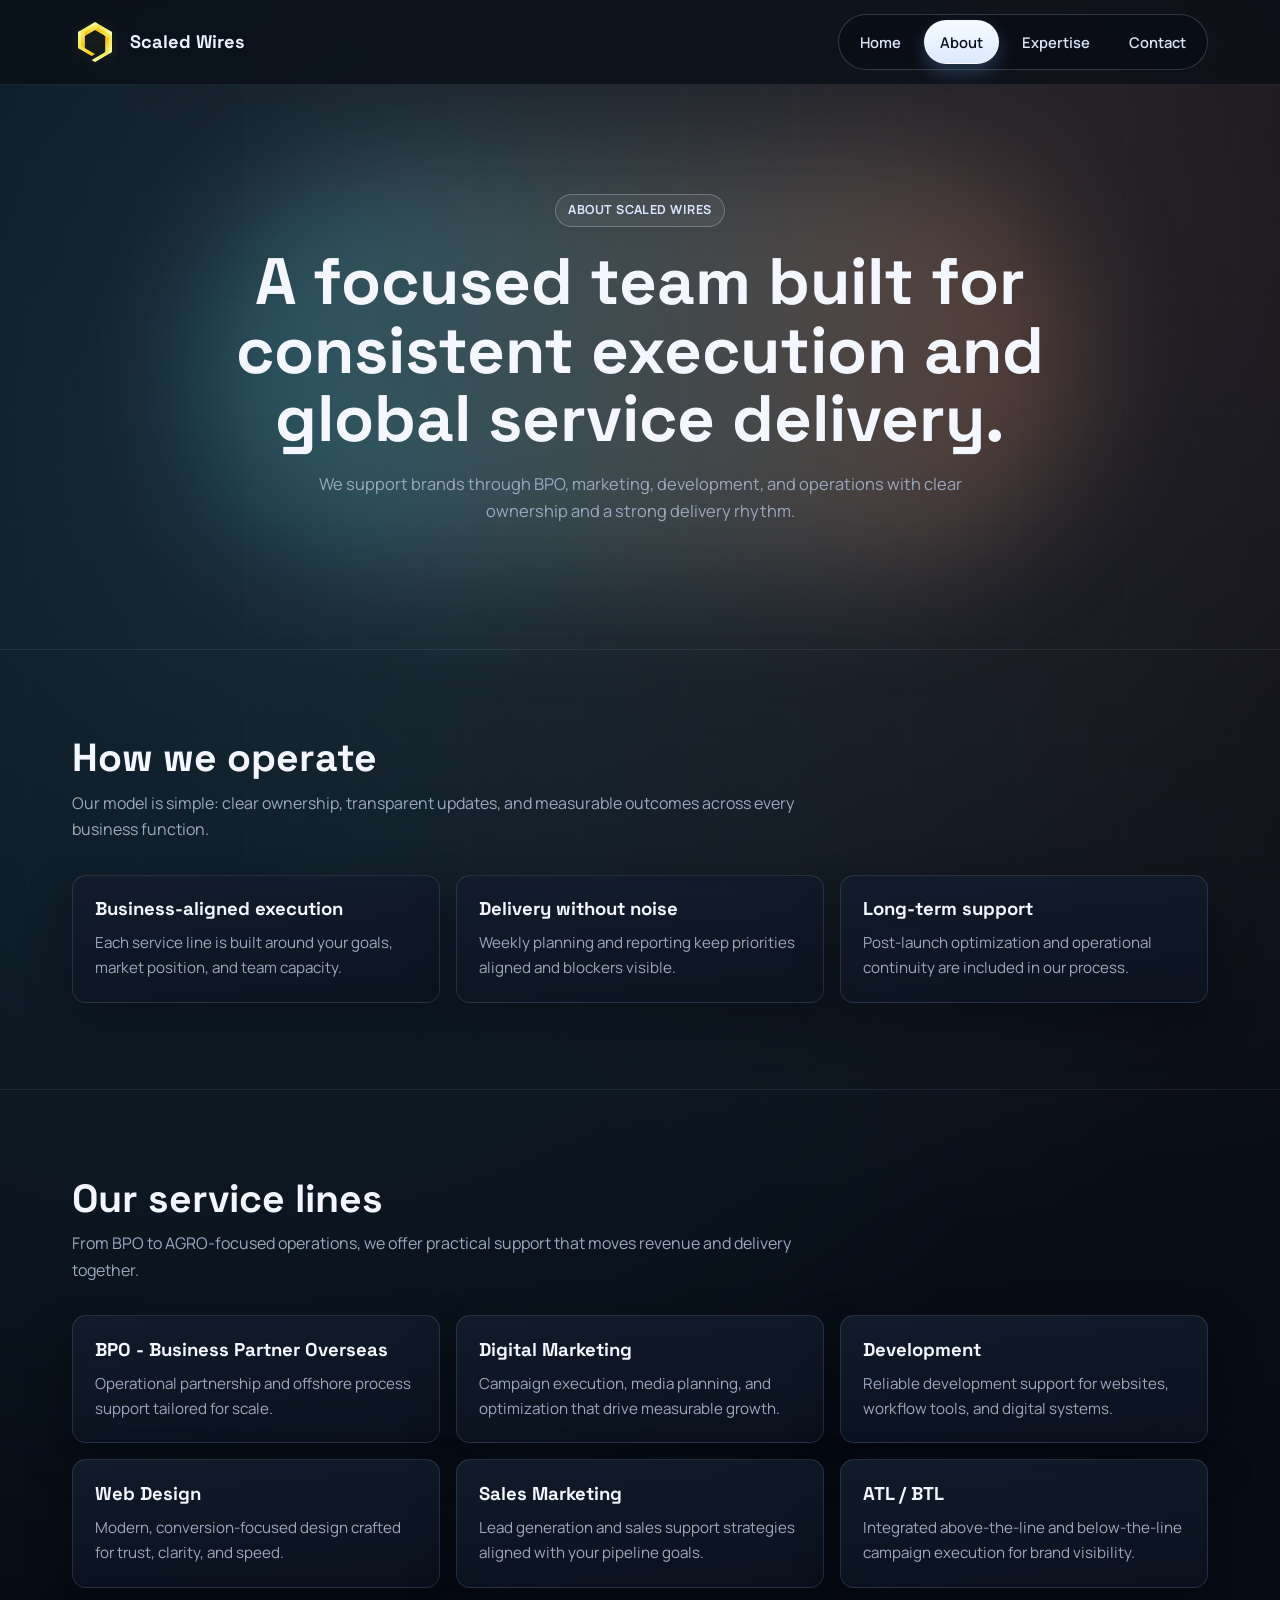
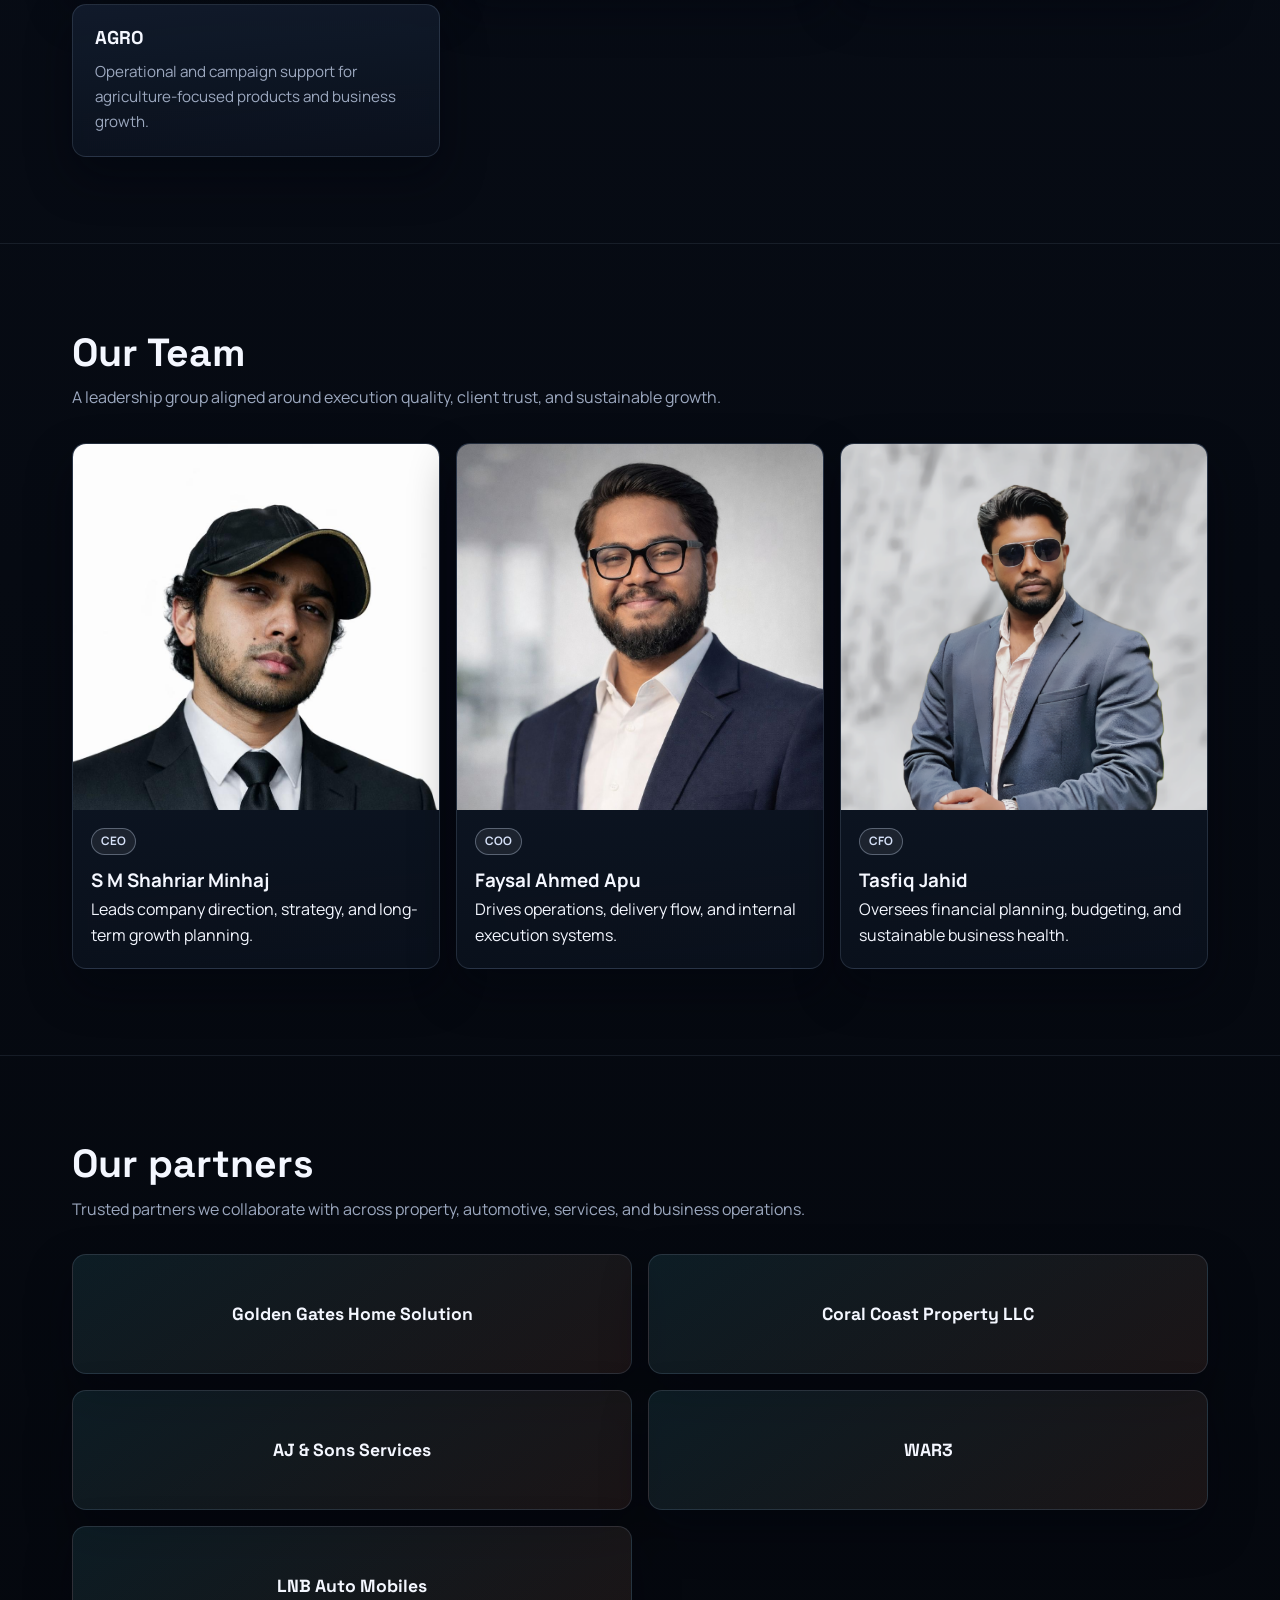
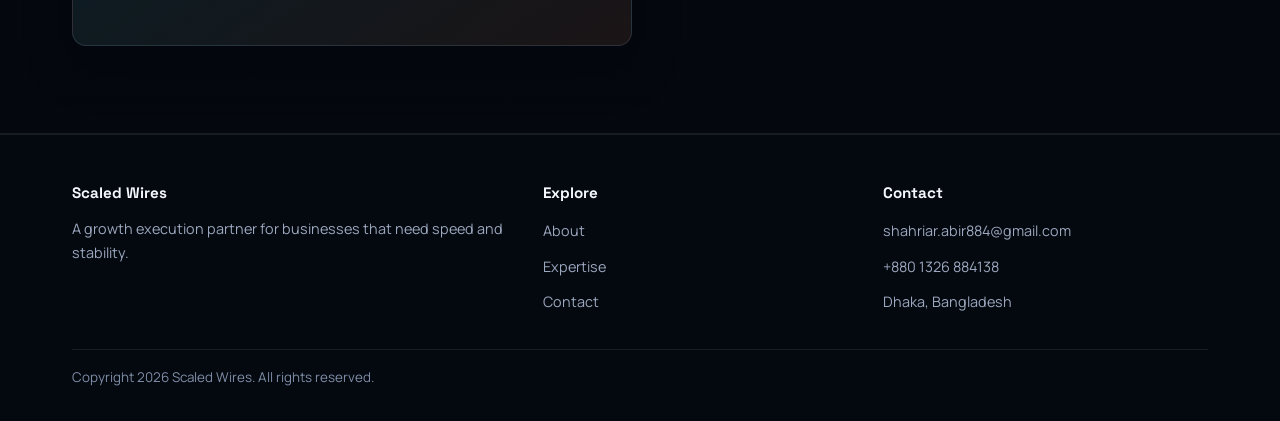
==== commit 08acb067: "Update site branding and assets" ====
--- a/about.html
+++ b/about.html
@@ -10,7 +10,7 @@
     <header>
         <div class="container">
             <nav>
-                <a class="logo" href="index.html"><span class="logo-mark" aria-hidden="true">SW</span><span class="logo-text">Scaled Wires</span></a>
+                <a class="logo" href="index.html"><span class="logo-mark" aria-hidden="true"><img src="photos/scaled wire.png" alt=""></span><span class="logo-text">Scaled Wires</span></a>
                 <ul class="nav-links">
                     <li><a href="index.html">Home</a></li>
                     <li><a class="active" href="about.html">About</a></li>
@@ -25,8 +25,8 @@
         <section class="hero section">
             <div class="container">
                 <span class="eyebrow">About Scaled Wires</span>
-                <h1>A focused team built for consistent execution.</h1>
-                <p>We combine strategic planning, delivery discipline, and day-to-day partnership so growth work keeps moving without operational chaos.</p>
+                <h1>A focused team built for consistent execution and global service delivery.</h1>
+                <p>We support brands through BPO, marketing, development, and operations with clear ownership and a strong delivery rhythm.</p>
             </div>
         </section>
 
@@ -34,20 +34,59 @@
             <div class="container">
                 <div class="section-head scroll-animation">
                     <h2>How we operate</h2>
-                    <p>Our model is simple: clear ownership, transparent updates, and measurable outcomes.</p>
+                    <p>Our model is simple: clear ownership, transparent updates, and measurable outcomes across every business function.</p>
                 </div>
                 <div class="grid-3">
                     <article class="card scroll-animation">
-                        <h3>Strategy with context</h3>
-                        <p>We work directly from business goals, not generic templates.</p>
+                        <h3>Business-aligned execution</h3>
+                        <p>Each service line is built around your goals, market position, and team capacity.</p>
                     </article>
                     <article class="card scroll-animation">
                         <h3>Delivery without noise</h3>
-                        <p>Weekly execution rhythm keeps priorities aligned and blockers visible.</p>
+                        <p>Weekly planning and reporting keep priorities aligned and blockers visible.</p>
                     </article>
                     <article class="card scroll-animation">
                         <h3>Long-term support</h3>
-                        <p>Post-launch optimization and operational support are part of the engagement.</p>
+                        <p>Post-launch optimization and operational continuity are included in our process.</p>
+                    </article>
+                </div>
+            </div>
+        </section>
+
+        <section class="section">
+            <div class="container">
+                <div class="section-head scroll-animation">
+                    <h2>Our service lines</h2>
+                    <p>From BPO to AGRO-focused operations, we offer practical support that moves revenue and delivery together.</p>
+                </div>
+                <div class="grid-3">
+                    <article class="card scroll-animation">
+                        <h3>BPO - Business Partner Overseas</h3>
+                        <p>Operational partnership and offshore process support tailored for scale.</p>
+                    </article>
+                    <article class="card scroll-animation">
+                        <h3>Digital Marketing</h3>
+                        <p>Campaign execution, media planning, and optimization that drive measurable growth.</p>
+                    </article>
+                    <article class="card scroll-animation">
+                        <h3>Development</h3>
+                        <p>Reliable development support for websites, workflow tools, and digital systems.</p>
+                    </article>
+                    <article class="card scroll-animation">
+                        <h3>Web Design</h3>
+                        <p>Modern, conversion-focused design crafted for trust, clarity, and speed.</p>
+                    </article>
+                    <article class="card scroll-animation">
+                        <h3>Sales Marketing</h3>
+                        <p>Lead generation and sales support strategies aligned with your pipeline goals.</p>
+                    </article>
+                    <article class="card scroll-animation">
+                        <h3>ATL / BTL</h3>
+                        <p>Integrated above-the-line and below-the-line campaign execution for brand visibility.</p>
+                    </article>
+                    <article class="card scroll-animation">
+                        <h3>AGRO</h3>
+                        <p>Operational and campaign support for agriculture-focused products and business growth.</p>
                     </article>
                 </div>
             </div>
@@ -88,6 +127,31 @@
             </div>
         </section>
 
+        <section class="section">
+            <div class="container">
+                <div class="section-head scroll-animation">
+                    <h2>Our partners</h2>
+                    <p>Trusted partners we collaborate with across property, automotive, services, and business operations.</p>
+                </div>
+                <div class="partners-grid">
+                    <article class="partner-card scroll-animation">
+                        <h3>Golden Gates Home Solution</h3>
+                    </article>
+                    <article class="partner-card scroll-animation">
+                        <h3>Coral Coast Property LLC</h3>
+                    </article>
+                    <article class="partner-card scroll-animation">
+                        <h3>AJ &amp; Sons Services</h3>
+                    </article>
+                    <article class="partner-card scroll-animation">
+                        <h3>WAR3</h3>
+                    </article>
+                    <article class="partner-card scroll-animation">
+                        <h3>LNB Auto Mobiles</h3>
+                    </article>
+                </div>
+            </div>
+        </section>
     </main>
 
     <footer>
@@ -132,5 +196,3 @@
     </script>
 </body>
 </html>
-
-
--- a/styles.css
+++ b/styles.css
@@ -1,3 +1,5 @@
+@import url("https://fonts.googleapis.com/css2?family=Manrope:wght@400;500;600;700;800&family=Space+Grotesk:wght@500;600;700&display=swap");
+
 * {
     margin: 0;
     padding: 0;
@@ -5,15 +7,18 @@
 }
 
 :root {
-    --bg: #030405;
-    --panel: #090b0f;
-    --panel-soft: #11151b;
-    --text: #eceef4;
-    --muted: #99a3b4;
-    --line: #181d25;
-    --line-soft: #13171e;
-    --accent: #5aa2ff;
-    --accent-soft: rgba(90, 162, 255, 0.22);
+    --bg: #070b14;
+    --bg-soft: #0d1320;
+    --panel: rgba(16, 24, 39, 0.72);
+    --panel-strong: rgba(11, 19, 33, 0.92);
+    --text: #f4f7ff;
+    --muted: #9ca8bf;
+    --line: rgba(151, 169, 199, 0.18);
+    --line-soft: rgba(151, 169, 199, 0.12);
+    --accent: #5ee9ff;
+    --accent-soft: rgba(94, 233, 255, 0.22);
+    --accent-warm: #ff9466;
+    --shadow: 0 20px 45px rgba(1, 5, 13, 0.45);
 }
 
 html {
@@ -21,11 +26,27 @@
 }
 
 body {
-    font-family: "Segoe UI", "Inter", system-ui, sans-serif;
-    background: var(--bg);
+    font-family: "Manrope", sans-serif;
     color: var(--text);
     line-height: 1.65;
     overflow-x: hidden;
+    background:
+        radial-gradient(circle at 18% 14%, rgba(94, 233, 255, 0.12), transparent 34%),
+        radial-gradient(circle at 82% 4%, rgba(255, 148, 102, 0.12), transparent 30%),
+        linear-gradient(180deg, #090f1b 0%, #060a12 60%, #04070d 100%);
+}
+
+body::before {
+    content: "";
+    position: fixed;
+    inset: 0;
+    background-image:
+        linear-gradient(0deg, transparent 24%, rgba(175, 192, 219, 0.05) 25%, transparent 26%),
+        linear-gradient(90deg, transparent 24%, rgba(175, 192, 219, 0.05) 25%, transparent 26%);
+    background-size: 110px 110px;
+    opacity: 0.38;
+    pointer-events: none;
+    z-index: -1;
 }
 
 a {
@@ -41,215 +62,267 @@
 header {
     position: sticky;
     top: 0;
-    z-index: 20;
-    border-bottom: 1px solid var(--line);
-    backdrop-filter: blur(8px);
-    background: rgba(3, 4, 5, 0.85);
+    z-index: 30;
+    border-bottom: 1px solid var(--line-soft);
+    backdrop-filter: blur(16px);
+    background: rgba(8, 13, 22, 0.72);
 }
 
 nav {
-    min-height: 82px;
+    min-height: 84px;
     display: flex;
     justify-content: space-between;
     align-items: center;
+    gap: 1rem;
 }
 
 .logo {
     text-decoration: none;
-    font-size: 1.02rem;
-    font-weight: 700;
-    letter-spacing: 0.09rem;
-    text-transform: uppercase;
     display: inline-flex;
     align-items: center;
-    gap: 0.65rem;
+    gap: 0.75rem;
+    font-family: "Space Grotesk", sans-serif;
+    letter-spacing: 0;
 }
 
 .logo-mark {
-    width: auto;
-    height: auto;
     display: inline-flex;
     align-items: center;
     justify-content: center;
-    color: #ffffff;
-    font-size: 1.06rem;
+    width: 46px;
+    height: 46px;
+    overflow: hidden;
+    background: transparent;
+}
+
+.logo-mark img {
+    display: block;
+    width: 40px;
+    height: 40px;
+    object-fit: contain;
+    filter: drop-shadow(0 4px 10px rgba(255, 198, 22, 0.18));
+}
+
+.logo-text {
+    color: #eef4ff;
+    font-size: 1.14rem;
     font-weight: 800;
-    letter-spacing: 0.07rem;
-    line-height: 1;
-    text-transform: uppercase;
-    text-shadow: 0 0 12px rgba(255, 255, 255, 0.16);
-}
-
-.logo-text {
-    transform: translateY(0.03rem);
-    color: #ffffff;
 }
 
 .nav-links {
     list-style: none;
     display: flex;
-    gap: 0.45rem;
-    align-items: center;
-    padding: 0.32rem;
-    border: 1px solid #1a202b;
+    align-items: center;
+    gap: 0.4rem;
+    padding: 0.33rem;
     border-radius: 999px;
-    background: rgba(0, 0, 0, 0.42);
-    box-shadow: inset 0 1px 0 rgba(255, 255, 255, 0.06);
+    border: 1px solid rgba(210, 223, 246, 0.2);
+    background: rgba(6, 11, 20, 0.5);
 }
 
 .nav-links a {
+    display: inline-flex;
+    align-items: center;
+    justify-content: center;
+    min-height: 40px;
+    padding: 0.55rem 0.95rem;
     text-decoration: none;
-    color: #e4e9f3;
-    font-size: 0.96rem;
+    border-radius: 999px;
+    color: #d9e4f8;
+    font-size: 0.92rem;
     font-weight: 600;
-    padding: 0.6rem 1rem;
-    border-radius: 999px;
-    border: 1px solid rgba(255, 255, 255, 0.14);
-    background: linear-gradient(180deg, rgba(255, 255, 255, 0.11), rgba(255, 255, 255, 0.02));
-    box-shadow: inset 0 1px 0 rgba(255, 255, 255, 0.2), 0 2px 8px rgba(0, 0, 0, 0.42);
-    transition: color 0.22s ease, background 0.22s ease, border-color 0.22s ease, transform 0.22s ease, box-shadow 0.22s ease;
+    border: 1px solid transparent;
+    transition: all 0.25s ease;
 }
 
 .nav-links a:hover {
     color: #ffffff;
-    background: linear-gradient(180deg, rgba(255, 255, 255, 0.2), rgba(255, 255, 255, 0.07));
-    border-color: rgba(255, 255, 255, 0.34);
-    transform: translateY(-2px);
-    box-shadow: inset 0 1px 0 rgba(255, 255, 255, 0.42), 0 8px 16px rgba(0, 0, 0, 0.52);
+    border-color: rgba(206, 220, 246, 0.26);
+    background: rgba(255, 255, 255, 0.08);
 }
 
 .nav-links a.active {
-    color: #ffffff;
-    border-color: rgba(255, 255, 255, 0.4);
-    background: linear-gradient(180deg, rgba(255, 255, 255, 0.26), rgba(255, 255, 255, 0.09));
-    box-shadow: inset 0 1px 0 rgba(255, 255, 255, 0.5), 0 6px 14px rgba(0, 0, 0, 0.5);
+    color: #08111f;
+    border-color: rgba(255, 255, 255, 0.5);
+    background: linear-gradient(180deg, #f7fbff 0%, #dbeaff 100%);
+    box-shadow: 0 8px 18px rgba(117, 178, 255, 0.25);
 }
 
 .btn {
     display: inline-flex;
     align-items: center;
     justify-content: center;
-    gap: 0.5rem;
+    gap: 0.45rem;
+    min-height: 46px;
     text-decoration: none;
-    border: 1px solid rgba(255, 255, 255, 0.28);
-    padding: 0.78rem 1.26rem;
+    border-radius: 999px;
+    padding: 0.78rem 1.34rem;
     font-size: 0.9rem;
-    font-weight: 600;
-    border-radius: 999px;
-    color: #ffffff;
-    background: linear-gradient(180deg, rgba(255, 255, 255, 0.2), rgba(255, 255, 255, 0.08));
-    box-shadow: inset 0 1px 0 rgba(255, 255, 255, 0.4), 0 3px 10px rgba(0, 0, 0, 0.4);
-    transition: transform 0.2s ease, box-shadow 0.2s ease, background 0.2s ease;
+    font-weight: 700;
+    transition: transform 0.25s ease, box-shadow 0.25s ease, border-color 0.25s ease;
+}
+
+.btn:hover {
+    transform: translateY(-2px);
 }
 
 .btn-primary {
-    border-color: rgba(255, 255, 255, 0.42);
-    background: linear-gradient(180deg, rgba(255, 255, 255, 0.34), rgba(255, 255, 255, 0.14));
+    color: #07111e;
+    border: 1px solid rgba(255, 255, 255, 0.56);
+    background: linear-gradient(140deg, #7ff2ff 0%, #9ec6ff 45%, #ffc4ae 100%);
+    box-shadow: 0 12px 24px rgba(72, 156, 255, 0.34);
 }
 
 .btn-primary:hover {
-    transform: translateY(-2px);
-    background: linear-gradient(180deg, rgba(255, 255, 255, 0.45), rgba(255, 255, 255, 0.2));
-    box-shadow: inset 0 1px 0 rgba(255, 255, 255, 0.62), 0 6px 14px rgba(0, 0, 0, 0.46);
+    box-shadow: 0 16px 28px rgba(92, 184, 255, 0.42);
 }
 
 .btn-secondary {
-    border-color: rgba(255, 255, 255, 0.28);
-    background: linear-gradient(180deg, rgba(255, 255, 255, 0.2), rgba(255, 255, 255, 0.08));
+    color: #e9f2ff;
+    border: 1px solid rgba(207, 221, 245, 0.32);
+    background: rgba(255, 255, 255, 0.05);
 }
 
 .btn-secondary:hover {
-    transform: translateY(-2px);
-    background: linear-gradient(180deg, rgba(255, 255, 255, 0.32), rgba(255, 255, 255, 0.14));
-    box-shadow: inset 0 1px 0 rgba(255, 255, 255, 0.62), 0 6px 14px rgba(0, 0, 0, 0.46);
+    border-color: rgba(207, 221, 245, 0.52);
+    box-shadow: 0 10px 18px rgba(7, 14, 25, 0.4);
 }
 
 .btn-tiny {
-    padding: 0.45rem 0.8rem;
-    font-size: 0.74rem;
+    min-height: 38px;
+    font-size: 0.75rem;
+    padding: 0.45rem 0.82rem;
 }
 
 main {
     position: relative;
-    background-image:
-        linear-gradient(to right, transparent 0 24.9%, var(--line-soft) 25%, transparent 25.1% 49.9%, var(--line-soft) 50%, transparent 50.1% 74.9%, var(--line-soft) 75%, transparent 75.1%),
-        linear-gradient(to bottom, transparent 0 119px, var(--line-soft) 120px);
-    background-size: 100% 100%, 100% 120px;
 }
 
 .section {
-    border-bottom: 1px solid var(--line);
-    padding: 5.5rem 0;
+    padding: 5.4rem 0;
+    border-bottom: 1px solid var(--line-soft);
 }
 
 .hero {
-    padding: 6.3rem 0 5.8rem;
+    position: relative;
     text-align: center;
+    padding: 6.8rem 0 6rem;
+}
+
+.hero::before {
+    content: "";
+    position: absolute;
+    top: 12%;
+    left: 50%;
+    width: min(880px, 88vw);
+    height: 420px;
+    transform: translateX(-50%);
+    border-radius: 999px;
+    filter: blur(60px);
+    background: linear-gradient(90deg, rgba(94, 233, 255, 0.24), rgba(255, 148, 102, 0.24));
+    pointer-events: none;
+    z-index: -1;
 }
 
 .eyebrow {
     display: inline-flex;
-    gap: 0.55rem;
-    align-items: center;
+    align-items: center;
+    justify-content: center;
+    min-height: 32px;
+    border-radius: 999px;
+    border: 1px solid rgba(212, 226, 247, 0.3);
+    background: rgba(255, 255, 255, 0.06);
+    color: #dae6ff;
+    font-size: 0.78rem;
+    font-weight: 700;
+    letter-spacing: 0.03rem;
+    text-transform: uppercase;
+    padding: 0.32rem 0.75rem;
+}
+
+.hero h1 {
+    max-width: 940px;
+    margin: 1.3rem auto 1.1rem;
+    font-family: "Space Grotesk", sans-serif;
+    font-size: 4.1rem;
+    line-height: 1.04;
+    letter-spacing: 0;
+}
+
+.highlight {
+    color: #dff7ff;
+    background: linear-gradient(120deg, rgba(94, 233, 255, 0.27), rgba(255, 148, 102, 0.24));
+    border-radius: 14px;
+    padding: 0.05em 0.34em;
+    border: 1px solid rgba(202, 222, 248, 0.25);
+    display: inline-block;
+}
+
+.hero p {
+    max-width: 660px;
+    margin: 0 auto 1.8rem;
     color: var(--muted);
-    font-size: 0.78rem;
-    border: 1px solid #1f2530;
-    border-radius: 999px;
-    padding: 0.34rem 0.7rem;
-}
-
-.hero h1 {
-    max-width: 900px;
-    margin: 1.2rem auto 1rem;
-    font-size: clamp(2.15rem, 5vw, 4rem);
-    line-height: 1.06;
-    letter-spacing: -0.02rem;
-}
-
-.highlight {
-    color: var(--accent);
-    border: 1px solid var(--accent-soft);
-    border-radius: 999px;
-    padding: 0.03em 0.38em;
-    display: inline-block;
-}
-
-.hero p {
-    max-width: 640px;
-    margin: 0 auto 1.7rem;
-    color: var(--muted);
-    font-size: 1rem;
+    font-size: 1.03rem;
 }
 
 .button-row {
     display: flex;
+    justify-content: center;
     gap: 0.9rem;
+    flex-wrap: wrap;
+}
+
+.logo-row {
+    margin-top: 2.5rem;
+    display: grid;
+    grid-template-columns: repeat(auto-fit, minmax(180px, 1fr));
+    gap: 0.8rem;
+}
+
+.logo-chip {
+    min-height: 44px;
+    border-radius: 14px;
+    border: 1px solid var(--line);
+    background: rgba(255, 255, 255, 0.04);
+    color: #d5dff1;
+    font-size: 0.78rem;
+    font-weight: 600;
+    display: flex;
+    align-items: center;
     justify-content: center;
-    flex-wrap: wrap;
-}
-
-.logo-row {
-    margin-top: 2.4rem;
-    display: grid;
-    grid-template-columns: repeat(5, minmax(0, 1fr));
-    gap: 0.8rem;
-}
-
-.logo-chip {
+    text-align: center;
+    padding: 0.35rem 0.55rem;
+    animation: chipFloat 7s ease-in-out infinite;
+}
+
+.logo-chip:nth-child(2) {
+    animation-delay: 0.6s;
+}
+
+.logo-chip:nth-child(3) {
+    animation-delay: 1.1s;
+}
+
+.logo-chip:nth-child(4) {
+    animation-delay: 1.5s;
+}
+
+.logo-chip:nth-child(5) {
+    animation-delay: 2s;
+}
+
+.panel,
+.card,
+.team-card {
     border: 1px solid var(--line);
-    background: rgba(255, 255, 255, 0.015);
-    border-radius: 999px;
-    text-align: center;
-    color: #aeb7c5;
-    font-size: 0.78rem;
-    padding: 0.5rem 0.4rem;
+    background: linear-gradient(175deg, rgba(18, 28, 45, 0.92) 0%, rgba(11, 18, 30, 0.82) 100%);
+    backdrop-filter: blur(6px);
+    box-shadow: var(--shadow);
 }
 
 .panel {
-    border: 1px solid var(--line);
-    background: linear-gradient(180deg, var(--panel) 0%, #07090c 100%);
-    border-radius: 12px;
-    padding: 1.4rem;
+    border-radius: 16px;
+    padding: 1.45rem;
 }
 
 .section-head {
@@ -257,14 +330,15 @@
 }
 
 .section-head h2 {
-    font-size: clamp(1.7rem, 4vw, 2.55rem);
+    font-family: "Space Grotesk", sans-serif;
+    font-size: 2.45rem;
     line-height: 1.1;
-    margin-bottom: 0.7rem;
+    margin-bottom: 0.66rem;
 }
 
 .section-head p {
+    max-width: 760px;
     color: var(--muted);
-    max-width: 720px;
 }
 
 .grid-2 {
@@ -280,14 +354,20 @@
 }
 
 .card {
-    border: 1px solid var(--line);
-    background: linear-gradient(180deg, var(--panel) 0%, var(--panel-soft) 100%);
-    border-radius: 10px;
-    padding: 1.25rem;
+    border-radius: 14px;
+    padding: 1.35rem;
+    transition: transform 0.28s ease, border-color 0.28s ease;
+}
+
+.card:hover {
+    transform: translateY(-6px);
+    border-color: rgba(175, 217, 255, 0.35);
 }
 
 .card h3 {
-    font-size: 1.12rem;
+    font-family: "Space Grotesk", sans-serif;
+    font-size: 1.16rem;
+    line-height: 1.3;
     margin-bottom: 0.55rem;
 }
 
@@ -296,63 +376,141 @@
     font-size: 0.95rem;
 }
 
-.team-grid {
+.service-grid {
     display: grid;
     grid-template-columns: repeat(3, minmax(0, 1fr));
     gap: 1rem;
 }
 
+.service-card {
+    border-radius: 14px;
+    overflow: hidden;
+    border: 1px solid var(--line);
+    background: linear-gradient(175deg, rgba(18, 28, 45, 0.92) 0%, rgba(11, 18, 30, 0.82) 100%);
+    backdrop-filter: blur(6px);
+    box-shadow: var(--shadow);
+    transition: transform 0.28s ease, border-color 0.28s ease;
+}
+
+.service-card:hover {
+    transform: translateY(-6px);
+    border-color: rgba(175, 217, 255, 0.35);
+}
+
+.service-image {
+    width: 100%;
+    aspect-ratio: 16 / 10;
+    object-fit: cover;
+    object-position: center;
+    display: block;
+}
+
+.service-body {
+    padding: 1rem 1.1rem 1.2rem;
+}
+
+.service-body h3 {
+    font-family: "Space Grotesk", sans-serif;
+    font-size: 1.08rem;
+    line-height: 1.32;
+    margin-bottom: 0.55rem;
+}
+
+.service-body p {
+    color: var(--muted);
+    font-size: 0.93rem;
+}
+
+.partners-grid {
+    display: grid;
+    grid-template-columns: repeat(2, minmax(0, 1fr));
+    gap: 1rem;
+}
+
+.partner-card {
+    min-height: 120px;
+    border-radius: 14px;
+    border: 1px solid var(--line);
+    background: linear-gradient(145deg, rgba(94, 233, 255, 0.09), rgba(255, 148, 102, 0.09));
+    box-shadow: var(--shadow);
+    display: flex;
+    align-items: center;
+    justify-content: center;
+    text-align: center;
+    padding: 1rem;
+    transition: transform 0.28s ease, border-color 0.28s ease;
+}
+
+.partner-card:hover {
+    transform: translateY(-5px);
+    border-color: rgba(214, 232, 255, 0.4);
+}
+
+.partner-card h3 {
+    font-family: "Space Grotesk", sans-serif;
+    font-size: 1.1rem;
+    line-height: 1.3;
+}
+
+.team-grid {
+    display: grid;
+    grid-template-columns: repeat(3, minmax(0, 1fr));
+    gap: 1rem;
+}
+
 .team-card {
-    border: 1px solid var(--line);
-    background: linear-gradient(180deg, var(--panel) 0%, var(--panel-soft) 100%);
-    border-radius: 10px;
+    border-radius: 14px;
     overflow: hidden;
-    transition: transform 0.25s ease, border-color 0.25s ease, box-shadow 0.25s ease;
+    transition: transform 0.3s ease, border-color 0.3s ease;
+}
+
+.team-card:hover {
+    transform: translateY(-8px);
+    border-color: rgba(180, 221, 255, 0.36);
 }
 
 .team-photo {
     width: 100%;
     aspect-ratio: 1 / 1;
+    display: block;
     object-fit: cover;
     object-position: center;
-    display: block;
-    transition: transform 0.35s ease, filter 0.35s ease;
+    transition: transform 0.45s ease, filter 0.45s ease;
 }
 
 .team-photo-ceo {
     object-position: center top;
 }
 
-.team-body {
-    padding: 1rem 1.1rem 1.15rem;
-}
-
-.team-role {
-    display: inline-block;
-    font-size: 0.74rem;
-    color: #aeb8c8;
-    border: 1px solid #2b3341;
-    border-radius: 999px;
-    padding: 0.2rem 0.55rem;
-    margin-bottom: 0.65rem;
-}
-
-.team-card:hover {
-    transform: translateY(-6px);
-    border-color: #2e4c74;
-    box-shadow: 0 14px 30px rgba(0, 0, 0, 0.35);
-}
-
 .team-card:hover .team-photo {
     transform: scale(1.06);
-    filter: brightness(1.08);
+    filter: saturate(1.08);
+}
+
+.team-body {
+    padding: 1rem 1.12rem 1.18rem;
+}
+
+.team-role {
+    display: inline-flex;
+    align-items: center;
+    min-height: 26px;
+    border-radius: 999px;
+    border: 1px solid rgba(208, 222, 245, 0.34);
+    background: rgba(255, 255, 255, 0.07);
+    font-size: 0.73rem;
+    font-weight: 700;
+    color: #d6e1f8;
+    padding: 0.16rem 0.58rem;
+    margin-bottom: 0.65rem;
 }
 
 .stat {
-    font-size: 2rem;
+    font-family: "Space Grotesk", sans-serif;
+    font-size: 2.04rem;
     line-height: 1;
-    margin-bottom: 0.45rem;
-    color: #eef5ff;
+    color: #e9faff;
+    margin-bottom: 0.5rem;
 }
 
 .contact-grid {
@@ -368,20 +526,23 @@
 
 label {
     display: block;
-    color: #b7c0cf;
+    color: #d7e2f7;
     font-size: 0.84rem;
-    margin-bottom: 0.35rem;
+    font-weight: 600;
+    margin-bottom: 0.36rem;
 }
 
 input,
 textarea {
     width: 100%;
-    border: 1px solid #242c37;
-    background: #0b1016;
+    border-radius: 10px;
+    border: 1px solid rgba(188, 206, 233, 0.2);
+    background: rgba(255, 255, 255, 0.04);
     color: var(--text);
-    border-radius: 8px;
-    padding: 0.72rem 0.86rem;
     font-family: inherit;
+    font-size: 0.94rem;
+    padding: 0.74rem 0.88rem;
+    transition: border-color 0.2s ease, background-color 0.2s ease;
 }
 
 textarea {
@@ -392,13 +553,14 @@
 input:focus,
 textarea:focus {
     outline: none;
-    border-color: #3b75c4;
+    border-color: rgba(123, 225, 255, 0.62);
+    background: rgba(255, 255, 255, 0.08);
 }
 
 footer {
-    border-top: 1px solid var(--line);
-    padding: 2.7rem 0 2rem;
-    background: #020304;
+    background: rgba(5, 9, 16, 0.92);
+    border-top: 1px solid var(--line-soft);
+    padding: 2.8rem 0 2rem;
 }
 
 .footer-grid {
@@ -408,6 +570,7 @@
 }
 
 .footer-title {
+    font-family: "Space Grotesk", sans-serif;
     font-size: 0.95rem;
     margin-bottom: 0.8rem;
 }
@@ -426,26 +589,60 @@
 }
 
 .footer-links a:hover {
-    color: var(--text);
+    color: #ecf3ff;
 }
 
 .footer-bottom {
     margin-top: 2.2rem;
-    border-top: 1px solid var(--line);
     padding-top: 1rem;
-    color: #748094;
+    border-top: 1px solid var(--line-soft);
+    color: #7f8ea8;
     font-size: 0.84rem;
 }
 
 .scroll-animation {
     opacity: 0;
-    transform: translateY(20px);
-    transition: opacity 0.6s ease, transform 0.6s ease;
+    transform: translateY(34px) scale(0.97);
+    filter: blur(5px);
+    transition: opacity 0.8s ease, transform 0.8s ease, filter 0.8s ease;
 }
 
 .scroll-animation.visible {
     opacity: 1;
-    transform: translateY(0);
+    transform: translateY(0) scale(1);
+    filter: blur(0);
+}
+
+.grid-2 .scroll-animation:nth-child(2),
+.grid-3 .scroll-animation:nth-child(2),
+.team-grid .scroll-animation:nth-child(2) {
+    transition-delay: 0.1s;
+}
+
+.grid-2 .scroll-animation:nth-child(3),
+.grid-3 .scroll-animation:nth-child(3),
+.team-grid .scroll-animation:nth-child(3) {
+    transition-delay: 0.2s;
+}
+
+@keyframes chipFloat {
+    0%,
+    100% {
+        transform: translateY(0);
+    }
+    50% {
+        transform: translateY(-4px);
+    }
+}
+
+@media (max-width: 1024px) {
+    .hero h1 {
+        font-size: 3.3rem;
+    }
+
+    .section-head h2 {
+        font-size: 2.1rem;
+    }
 }
 
 @media (max-width: 980px) {
@@ -453,6 +650,10 @@
         grid-template-columns: repeat(2, minmax(0, 1fr));
     }
 
+    .service-grid {
+        grid-template-columns: repeat(2, minmax(0, 1fr));
+    }
+
     .contact-grid {
         grid-template-columns: 1fr;
     }
@@ -469,29 +670,38 @@
 
     nav {
         flex-direction: column;
-        gap: 0.7rem;
-        padding: 0.85rem 0;
+        justify-content: center;
+        padding: 0.9rem 0;
     }
 
     .nav-links {
-        gap: 0.25rem;
         flex-wrap: wrap;
         justify-content: center;
+    }
+
+    .section {
+        padding: 4.2rem 0;
+    }
+
+    .hero {
+        padding: 5rem 0 4.5rem;
+    }
+
+    .hero h1 {
+        font-size: 2.3rem;
+    }
+
+    .hero p {
+        font-size: 0.96rem;
     }
 
     .logo-row,
     .grid-2,
     .grid-3,
+    .service-grid,
     .team-grid,
+    .partners-grid,
     .footer-grid {
         grid-template-columns: 1fr;
     }
-
-    .section {
-        padding: 4rem 0;
-    }
-
-    .hero {
-        padding: 4.5rem 0 4rem;
-    }
-}
+}
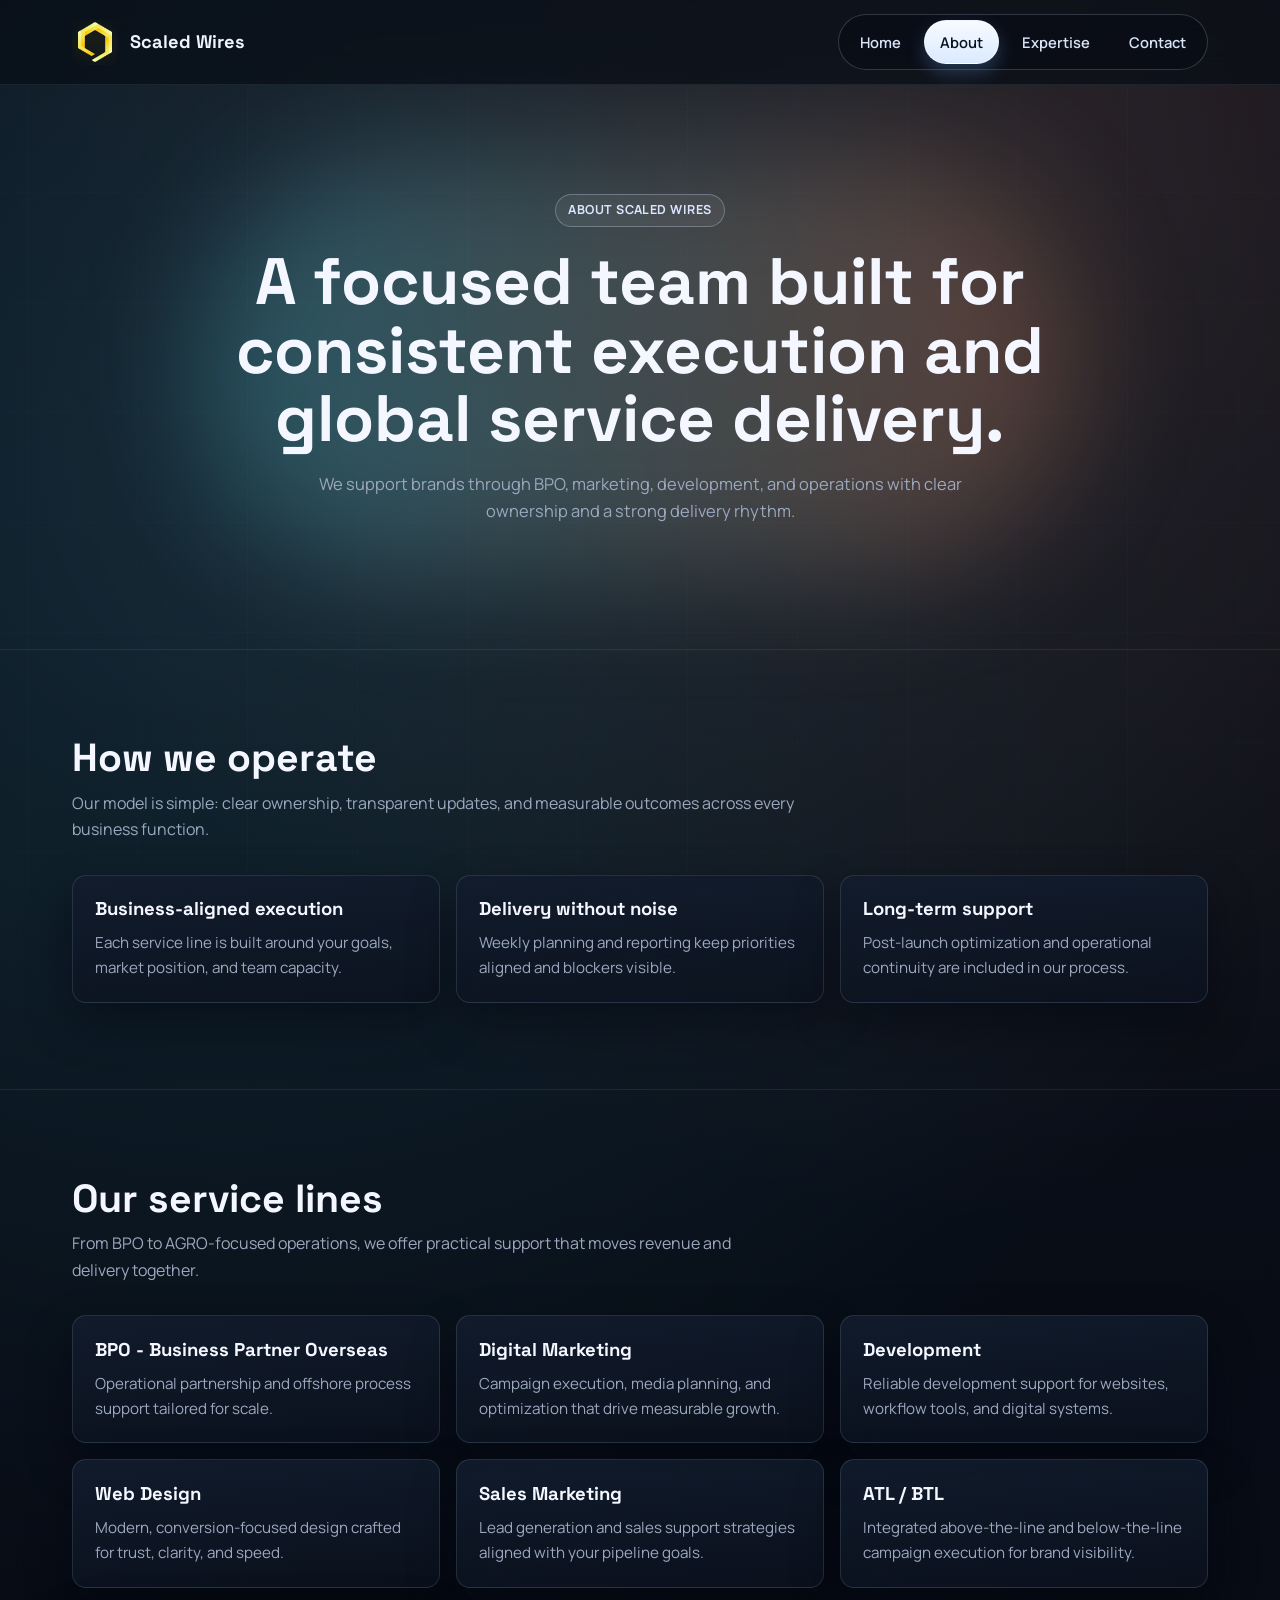
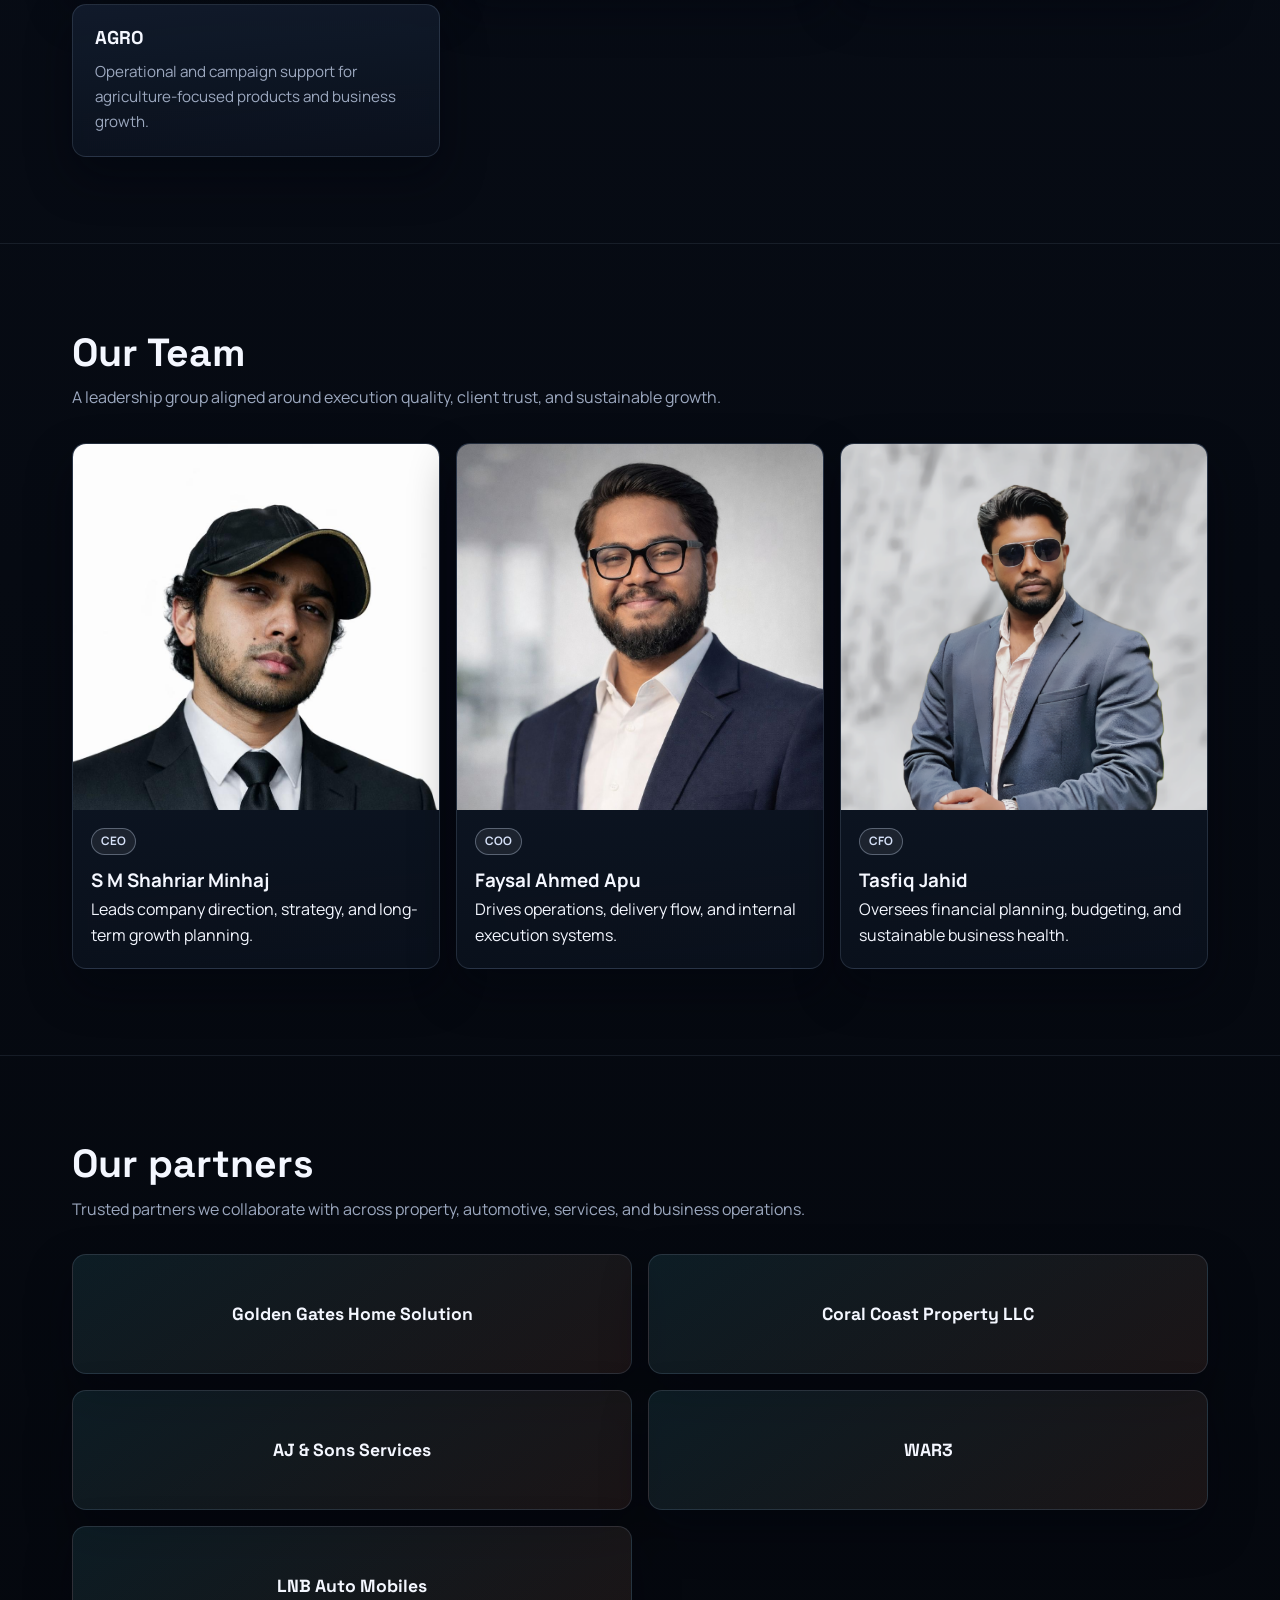
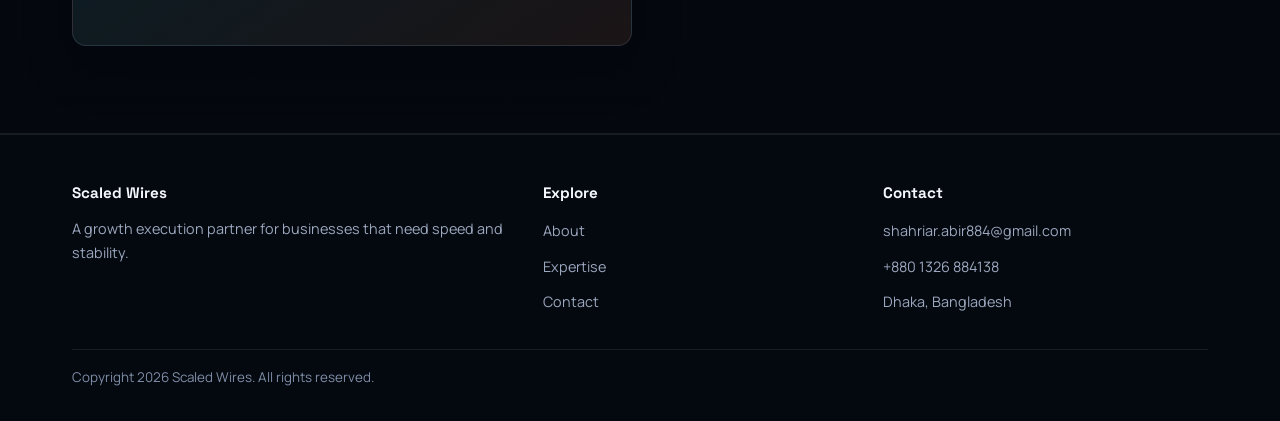
==== commit 1e40d1dd: "Add favicon and improve responsive layout" ====
--- a/about.html
+++ b/about.html
@@ -5,6 +5,7 @@
     <meta name="viewport" content="width=device-width, initial-scale=1.0">
     <title>About - Scaled Wires</title>
     <link rel="stylesheet" href="styles.css">
+    <link rel="icon" type="image/png" href="photos/scaled wire.png">
 </head>
 <body>
     <header>
--- a/styles.css
+++ b/styles.css
@@ -83,6 +83,7 @@
     gap: 0.75rem;
     font-family: "Space Grotesk", sans-serif;
     letter-spacing: 0;
+    min-width: 0;
 }
 
 .logo-mark {
@@ -107,6 +108,7 @@
     color: #eef4ff;
     font-size: 1.14rem;
     font-weight: 800;
+    line-height: 1.1;
 }
 
 .nav-links {
@@ -244,9 +246,10 @@
     max-width: 940px;
     margin: 1.3rem auto 1.1rem;
     font-family: "Space Grotesk", sans-serif;
-    font-size: 4.1rem;
+    font-size: clamp(2.2rem, 7vw, 4.1rem);
     line-height: 1.04;
     letter-spacing: 0;
+    text-wrap: balance;
 }
 
 .highlight {
@@ -331,14 +334,16 @@
 
 .section-head h2 {
     font-family: "Space Grotesk", sans-serif;
-    font-size: 2.45rem;
+    font-size: clamp(1.7rem, 4.5vw, 2.45rem);
     line-height: 1.1;
     margin-bottom: 0.66rem;
+    text-wrap: balance;
 }
 
 .section-head p {
     max-width: 760px;
     color: var(--muted);
+    text-wrap: pretty;
 }
 
 .grid-2 {
@@ -369,6 +374,7 @@
     font-size: 1.16rem;
     line-height: 1.3;
     margin-bottom: 0.55rem;
+    text-wrap: balance;
 }
 
 .card p {
@@ -414,6 +420,7 @@
     font-size: 1.08rem;
     line-height: 1.32;
     margin-bottom: 0.55rem;
+    text-wrap: balance;
 }
 
 .service-body p {
@@ -450,6 +457,7 @@
     font-family: "Space Grotesk", sans-serif;
     font-size: 1.1rem;
     line-height: 1.3;
+    text-wrap: balance;
 }
 
 .team-grid {
@@ -569,6 +577,11 @@
     gap: 1rem;
 }
 
+img {
+    max-width: 100%;
+    height: auto;
+}
+
 .footer-title {
     font-family: "Space Grotesk", sans-serif;
     font-size: 0.95rem;
@@ -646,6 +659,18 @@
 }
 
 @media (max-width: 980px) {
+    .container {
+        padding: 0 1.25rem;
+    }
+
+    nav {
+        gap: 0.8rem;
+    }
+
+    .logo-text {
+        font-size: 1.03rem;
+    }
+
     .grid-3 {
         grid-template-columns: repeat(2, minmax(0, 1fr));
     }
@@ -677,6 +702,18 @@
     .nav-links {
         flex-wrap: wrap;
         justify-content: center;
+        width: 100%;
+    }
+
+    .nav-links li {
+        flex: 1 1 calc(50% - 0.4rem);
+    }
+
+    .nav-links a {
+        width: 100%;
+        min-height: 38px;
+        padding: 0.5rem 0.75rem;
+        font-size: 0.88rem;
     }
 
     .section {
@@ -693,6 +730,15 @@
 
     .hero p {
         font-size: 0.96rem;
+    }
+
+    .button-row {
+        gap: 0.7rem;
+    }
+
+    .btn {
+        width: 100%;
+        max-width: 340px;
     }
 
     .logo-row,
@@ -705,3 +751,97 @@
         grid-template-columns: 1fr;
     }
 }
+
+@media (max-width: 640px) {
+    header {
+        position: static;
+    }
+
+    .container {
+        padding: 0 0.95rem;
+    }
+
+    nav {
+        padding: 0.75rem 0;
+        gap: 0.65rem;
+    }
+
+    .logo-mark {
+        width: 40px;
+        height: 40px;
+    }
+
+    .logo-mark img {
+        width: 34px;
+        height: 34px;
+    }
+
+    .logo-text {
+        font-size: 0.98rem;
+    }
+
+    .section {
+        padding: 3.6rem 0;
+    }
+
+    .hero {
+        padding: 4.25rem 0 3.8rem;
+    }
+
+    .hero p {
+        font-size: 0.93rem;
+        margin-bottom: 1.4rem;
+    }
+
+    .eyebrow {
+        font-size: 0.72rem;
+        min-height: 29px;
+        padding: 0.28rem 0.64rem;
+    }
+
+    .section-head {
+        margin-bottom: 1.4rem;
+    }
+
+    .card,
+    .panel,
+    .service-body,
+    .team-body,
+    .partner-card {
+        padding: 1rem;
+    }
+
+    footer {
+        padding-top: 2.3rem;
+    }
+}
+
+@media (max-width: 480px) {
+    .nav-links li {
+        flex: 1 1 100%;
+    }
+
+    .nav-links a {
+        min-height: 36px;
+        font-size: 0.85rem;
+    }
+
+    .hero h1 {
+        line-height: 1.08;
+    }
+
+    .logo-chip {
+        min-height: 40px;
+        font-size: 0.73rem;
+    }
+
+    .stat {
+        font-size: 1.78rem;
+    }
+
+    .footer-links a,
+    .footer-muted,
+    .footer-bottom {
+        font-size: 0.84rem;
+    }
+}
